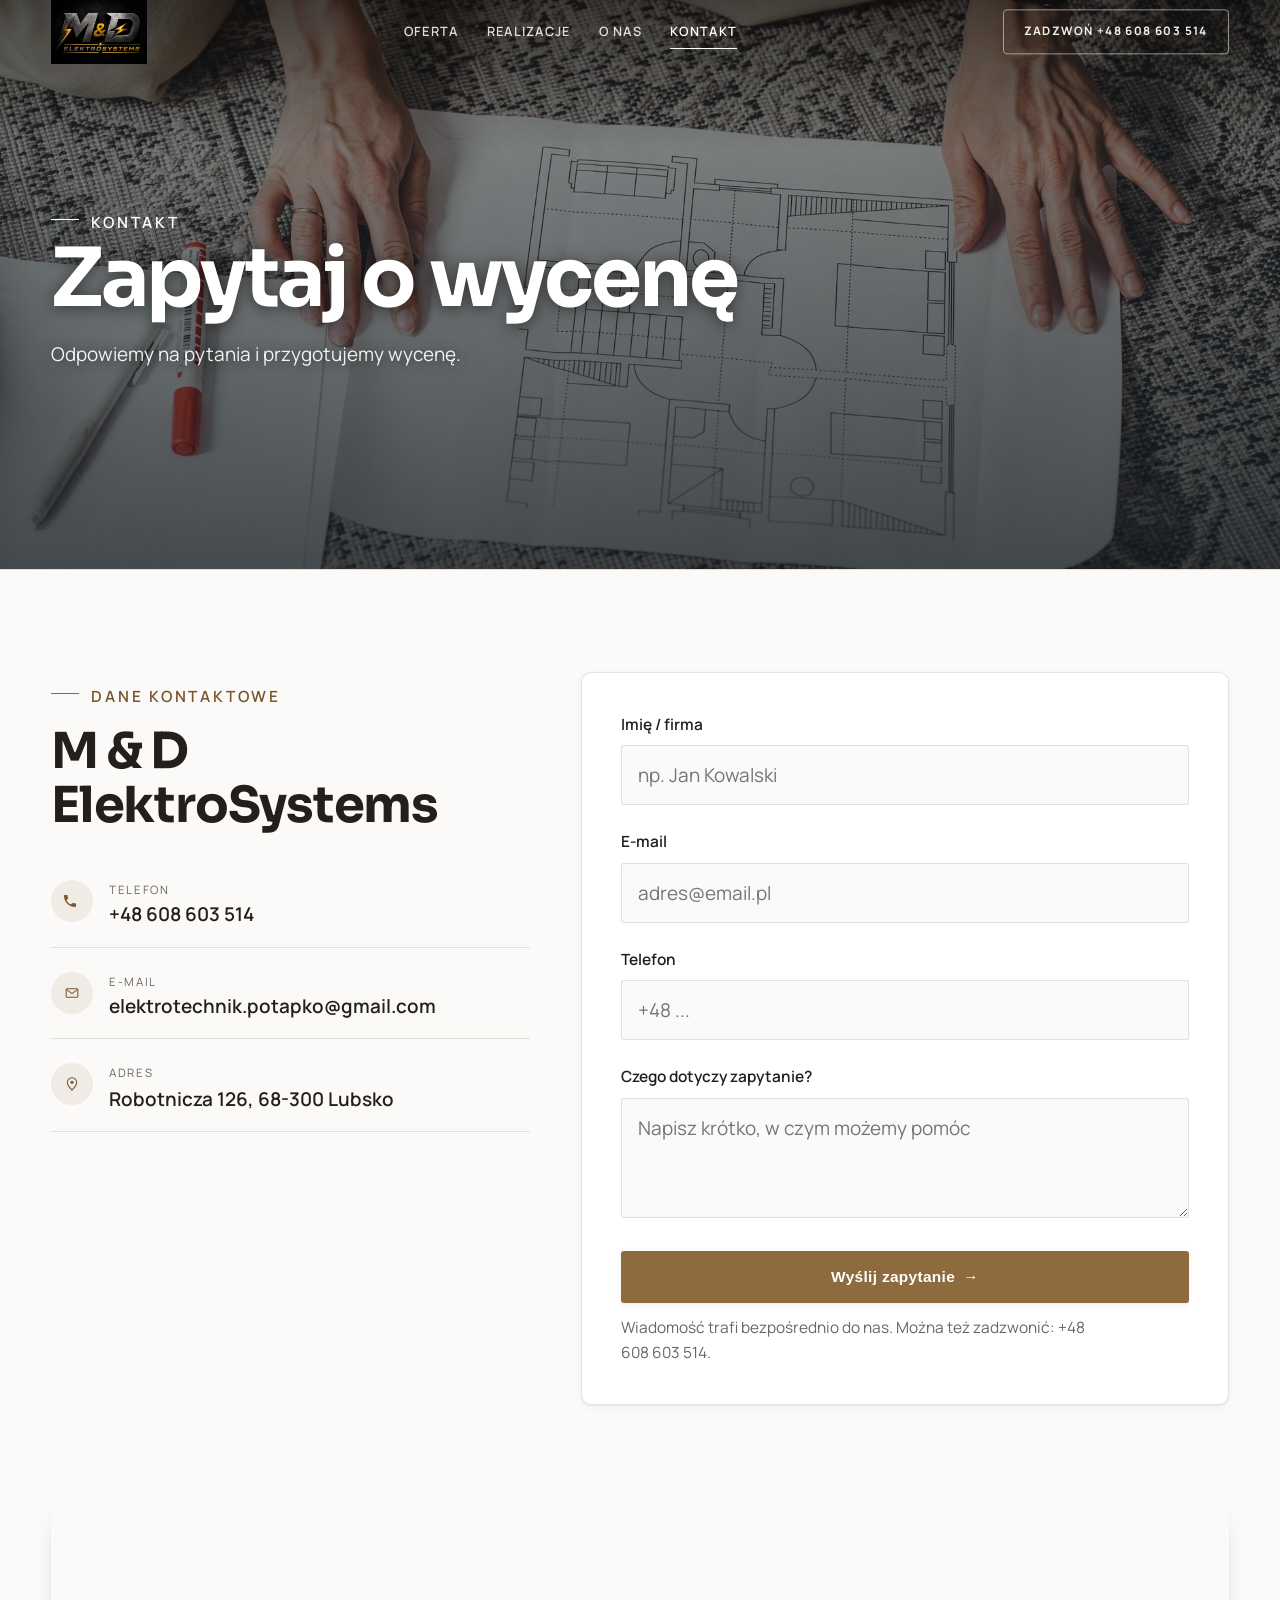
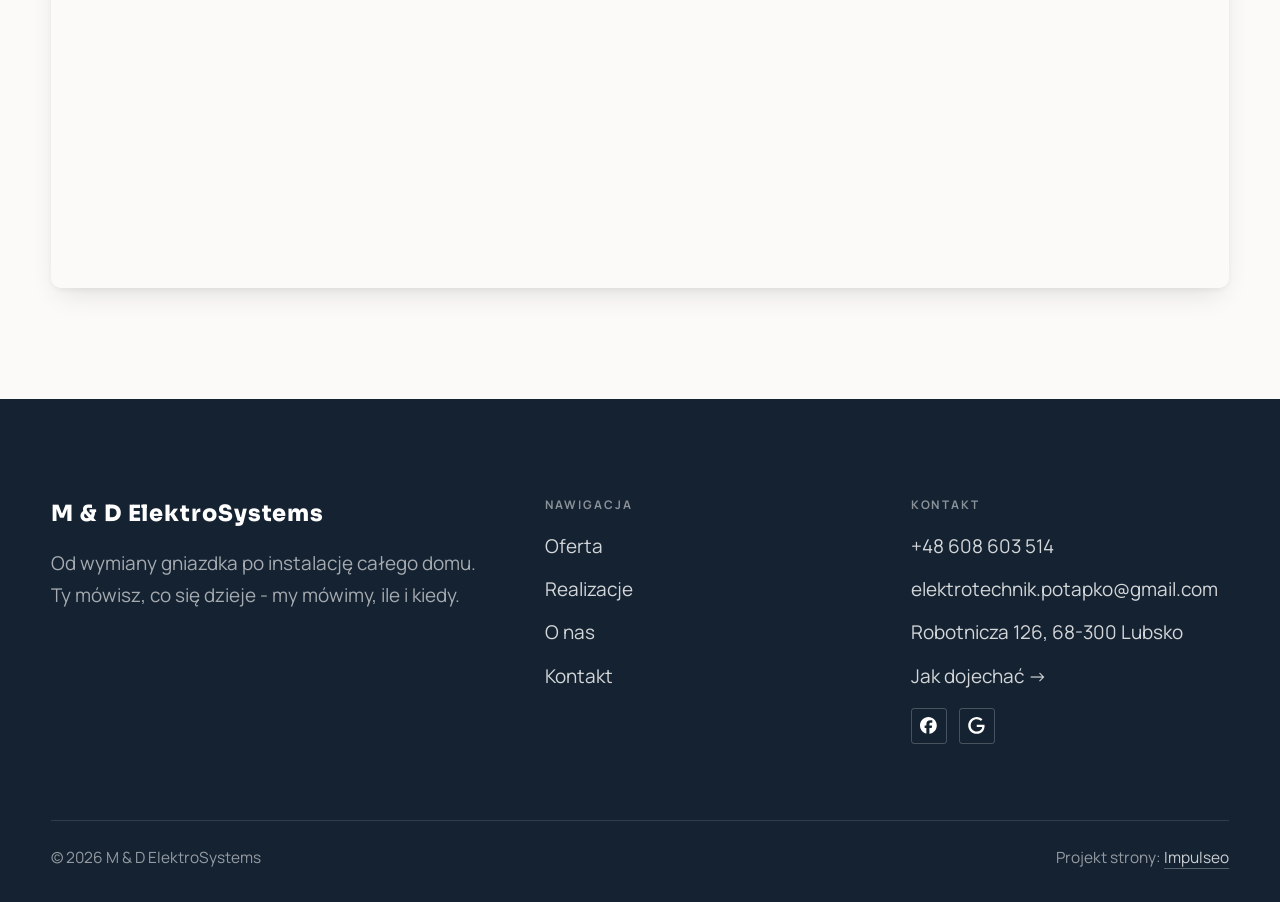
==== kontakt.html @ c4d842f3 "Demo strony: M & D ElektroSystems (Lubsko) - elektryk, tor v2 Co-Authored-By: Claude Opus 5 (1M cont" ====
<!DOCTYPE html>
<html lang="pl">
<head>
<meta charset="UTF-8">
<meta name="viewport" content="width=device-width, initial-scale=1.0">
<title>Kontakt - M &amp; D ElektroSystems</title>
<meta name="description" content="Kontakt M &amp; D ElektroSystems - Robotnicza 126, 68-300 Lubsko">
<link rel="canonical" href="https://kris20032.github.io/m-d-elektrosystems/kontakt.html">
<meta name="robots" content="noindex, nofollow">
<meta property="og:type" content="website">
<meta property="og:locale" content="pl_PL">
<meta property="og:site_name" content="M &amp; D ElektroSystems">
<meta property="og:title" content="Kontakt - M &amp; D ElektroSystems">
<meta property="og:description" content="Kontakt M &amp; D ElektroSystems - Robotnicza 126, 68-300 Lubsko">
<meta property="og:url" content="https://kris20032.github.io/m-d-elektrosystems/kontakt.html">
<meta property="og:image" content="https://kris20032.github.io/m-d-elektrosystems/img/og.jpg">
<meta property="og:image:width" content="1200">
<meta property="og:image:height" content="630">
<meta name="twitter:card" content="summary_large_image">
<link rel="preconnect" href="https://fonts.googleapis.com">
<link rel="preconnect" href="https://fonts.gstatic.com" crossorigin>
<link href="https://fonts.googleapis.com/css2?family=Sora:wght@600;700;800&family=Manrope:wght@400;500;600&display=swap" rel="stylesheet">
<link rel="stylesheet" href="assets/styles.css?v=c5af8072">
</head>
<body>

<header class="nav">
  <div class="wrap nav-inner">
    <a class="brand brand-has-logo" href="index.html"><img class="brand-logo" src="img/logo.jpg" alt="M &amp; D ElektroSystems" width="360" height="240" decoding="async"></a>
    <nav class="nav-links">
      <a href="oferta.html">Oferta</a>
      <a href="realizacje.html">Realizacje</a>
      <a href="o-nas.html">O nas</a>
      <a href="kontakt.html" class="active" aria-current="page">Kontakt</a>
      <a href="tel:+48608603514" class="btn btn-accent">Zadzwoń +48 608 603 514</a>
    </nav>
    <button class="nav-toggle" aria-label="Menu"><span></span><span></span><span></span></button>
  </div>
</header>

<main>
<section class="pagehead">
  <img src="img/g10.jpg" alt="M &amp; D ElektroSystems - Zapytaj o wycenę" width="1880" height="1253" decoding="async">
  <div class="wrap">
    <span class="eyebrow">Kontakt</span>
    <h1>Zapytaj o wycenę</h1>
    <p>Odpowiemy na pytania i przygotujemy wycenę.</p>
  </div>
</section>
<section>
  <div class="wrap contact-grid">
    <div class="reveal">
      <span class="eyebrow">Dane kontaktowe</span>
      <h2 style="margin:var(--space-4) 0 var(--space-6)">M & D ElektroSystems</h2>
      <div class="info-list">
        <div class="info-row"><div class="ic"><svg class="ico-tel" width="16" height="16" viewBox="0 0 24 24" fill="none" aria-hidden="true"><path d="M6.6 10.8a15.5 15.5 0 0 0 6.6 6.6l2.2-2.2a1 1 0 0 1 1-.24 11.4 11.4 0 0 0 3.6.58 1 1 0 0 1 1 1V20a1 1 0 0 1-1 1A17 17 0 0 1 3 4a1 1 0 0 1 1-1h3.5a1 1 0 0 1 1 1c0 1.25.2 2.46.58 3.6a1 1 0 0 1-.25 1l-2.23 2.2Z" fill="currentColor"/></svg></div><div><div class="lbl">Telefon</div><a class="val" href="tel:+48608603514">+48 608 603 514</a></div></div>
        <div class="info-row"><div class="ic"><svg class="ico-mail" width="16" height="16" viewBox="0 0 24 24" fill="none" aria-hidden="true"><rect x="3.2" y="5.5" width="17.6" height="13" rx="1.6" stroke="currentColor" stroke-width="1.6"/><path d="M4 7l8 6 8-6" stroke="currentColor" stroke-width="1.6" stroke-linecap="round" stroke-linejoin="round"/></svg></div><div><div class="lbl">E-mail</div><a class="val" href="mailto:elektrotechnik.potapko@gmail.com">elektrotechnik.potapko@gmail.com</a></div></div>
        <div class="info-row"><div class="ic"><svg class="ico-pin" width="16" height="16" viewBox="0 0 24 24" fill="none" aria-hidden="true"><path d="M12 21s7-6.1 7-11.5A7 7 0 0 0 5 9.5C5 14.9 12 21 12 21Z" stroke="currentColor" stroke-width="1.6" fill="none"/><circle cx="12" cy="9.5" r="2.4" fill="currentColor"/></svg></div><div><div class="lbl">Adres</div><div class="val">Robotnicza 126, 68-300 Lubsko</div></div></div>
      </div>
    </div>
    <div class="reveal">
      <form class="form" action="https://formsubmit.co/elektrotechnik.potapko@gmail.com" method="POST">
        <input type="hidden" name="_subject" value="Zapytanie ze strony M & D ElektroSystems">
        <input type="hidden" name="_captcha" value="false">
        <input type="hidden" name="_template" value="table">
        <div class="fld"><label for="name">Imię / firma</label><input id="name" name="name" type="text" placeholder="np. Jan Kowalski" required></div>
        <div class="fld"><label for="email">E-mail</label><input id="email" name="email" type="email" placeholder="adres@email.pl" required></div>
        <div class="fld"><label for="phone">Telefon</label><input id="phone" name="phone" type="tel" placeholder="+48 ..."></div>
        <div class="fld"><label for="msg">Czego dotyczy zapytanie?</label><textarea id="msg" name="message" placeholder="Napisz krótko, w czym możemy pomóc" required></textarea></div>
        <button type="submit" class="btn btn-accent" style="width:100%;justify-content:center">Wyślij zapytanie <span class="arr">→</span></button>
        <p class="note">Wiadomość trafi bezpośrednio do nas. Można też zadzwonić: +48 608 603 514.</p>
      </form>
    </div>
  </div>
</section>
<section style="padding-top:0">
  <div class="wrap reveal">
    <iframe class="map" title="M &amp; D ElektroSystems - Lubsko" src="https://maps.google.com/maps?q=M%20%26%20D%20ElektroSystems%20Lubsko&z=15&output=embed" loading="lazy" referrerpolicy="no-referrer-when-downgrade"></iframe>
  </div>
</section>
</main>

<footer>
  <div class="wrap">
    <div class="foot-grid">
      <div class="foot-brand">
        <div class="name">M & D ElektroSystems</div>
        <p>Od wymiany gniazdka po instalację całego domu. Ty mówisz, co się dzieje - my mówimy, ile i kiedy.</p>
      </div>
      <div class="foot-col">
        <h4>Nawigacja</h4>
        <a href="oferta.html">Oferta</a>
        <a href="realizacje.html">Realizacje</a>
        <a href="o-nas.html">O nas</a>
        <a href="kontakt.html">Kontakt</a>
      </div>
      <div class="foot-col">
        <h4>Kontakt</h4>
        <a href="tel:+48608603514">+48 608 603 514</a>
        <a href="mailto:elektrotechnik.potapko@gmail.com">elektrotechnik.potapko@gmail.com</a>
        <p>Robotnicza 126, 68-300 Lubsko</p>
        <a href="https://maps.google.com/?cid=206182765888804896&g_mp=Cidnb29nbGUubWFwcy5wbGFjZXMudjEuUGxhY2VzLlNlYXJjaFRleHQQAhgEIAA" target="_blank" rel="noopener">Jak dojechać →</a>
      <div class="foot-soc">
        <a class="soc" href="https://www.facebook.com/profile.php/?id=61583656653510" target="_blank" rel="noopener" aria-label="Facebook - M &amp; D ElektroSystems"><svg viewBox="0 0 24 24" aria-hidden="true" focusable="false"><path d="M9.101 23.691v-7.98H6.627v-3.667h2.474v-1.58c0-4.085 1.848-5.978 5.858-5.978.401 0 .955.042 1.468.103a8.68 8.68 0 0 1 1.141.195v3.325a8.623 8.623 0 0 0-.653-.036 26.805 26.805 0 0 0-.733-.009c-.707 0-1.259.096-1.675.309a1.686 1.686 0 0 0-.679.622c-.258.42-.374.995-.374 1.752v1.297h3.919l-.386 2.103-.287 1.564h-3.246v8.245C19.396 23.238 24 18.179 24 12.044c0-6.627-5.373-12-12-12s-12 5.373-12 12c0 5.628 3.874 10.35 9.101 11.647Z" fill="currentColor"/></svg></a>
        <a class="soc" href="https://maps.google.com/?cid=206182765888804896&g_mp=Cidnb29nbGUubWFwcy5wbGFjZXMudjEuUGxhY2VzLlNlYXJjaFRleHQQAhgEIAA" target="_blank" rel="noopener" aria-label="Google - M &amp; D ElektroSystems"><svg viewBox="0 0 24 24" aria-hidden="true" focusable="false"><path d="M12.48 10.92v3.28h7.84c-.24 1.84-.853 3.187-1.787 4.133-1.147 1.147-2.933 2.4-6.053 2.4-4.827 0-8.6-3.893-8.6-8.72s3.773-8.72 8.6-8.72c2.6 0 4.507 1.027 5.907 2.347l2.307-2.307C18.747 1.44 16.133 0 12.48 0 5.867 0 .307 5.387.307 12s5.56 12 12.173 12c3.573 0 6.267-1.173 8.373-3.36 2.16-2.16 2.84-5.213 2.84-7.667 0-.76-.053-1.467-.173-2.053H12.48z" fill="currentColor"/></svg></a>
      </div>
      </div>
    </div>
    <div class="foot-bot">
      <span>© 2026 M & D ElektroSystems</span>
      <span>Projekt strony: <a class="foot-credit" href="https://impulseo.pl" target="_blank" rel="noopener">Impulseo</a></span>
    </div>
  </div>
</footer>
<div class="sticky-call"><a class="sc-call" href="tel:+48608603514"><svg class="ico-tel" width="16" height="16" viewBox="0 0 24 24" fill="none" aria-hidden="true"><path d="M6.6 10.8a15.5 15.5 0 0 0 6.6 6.6l2.2-2.2a1 1 0 0 1 1-.24 11.4 11.4 0 0 0 3.6.58 1 1 0 0 1 1 1V20a1 1 0 0 1-1 1A17 17 0 0 1 3 4a1 1 0 0 1 1-1h3.5a1 1 0 0 1 1 1c0 1.25.2 2.46.58 3.6a1 1 0 0 1-.25 1l-2.23 2.2Z" fill="currentColor"/></svg> Zadzwoń</a><a class="sc-quote" href="kontakt.html">Zadzwoń: +48 608 603 514</a></div>
<div class="demo-wazne" data-do="2026-09-21" data-cykl="3" hidden><svg class="dw-ico" width="13" height="13" viewBox="0 0 24 24" fill="none" aria-hidden="true"><circle cx="12" cy="12" r="8.6" stroke="currentColor" stroke-width="1.8"/><path d="M12 7.2V12l3.3 2" stroke="currentColor" stroke-width="1.8" stroke-linecap="round"/></svg><span class="dw-txt"></span></div>

<script src="assets/main.js"></script>
</body>
</html>
---- assets/styles.css ----
/* ============================================================
   STOLBASZ — premium, architektoniczny B2B fit-out
   Jasna paleta, zero brązu. System wg premium-web-craft.
   Projekt strony: Impulseo (impulseo.pl)
   ============================================================ */

:root{
  /* PALETA — jasna, architektoniczna, chłodna */
  --paper:#f5f7fa;          /* główne tło */
  --paper-2:#e7edf3;        /* sekcje alternatywne (chłodny jasny szary) */
  --paper-3:#e7edf3;        /* delikatne wypełnienia */
  --ink:#142231;            /* tekst główny — chłodny grafit */
  --ink-soft:#2c3e52;       /* nagłówki drugorzędne */
  --muted:#697785;          /* tekst poboczny */
  --line:rgba(20,34,49,.12);/* hairline */
  --accent:#e8a00c;         /* stonowany petrol-slate — jedyny akcent */
  --accent-d:#c47f06;
  --accent-soft:rgba(232,160,12,.10);
  --dark:#142231;           /* sekcje ciemne (stopka/CTA) */

  /* HOVER ZDJĘĆ — JEDEN standard dla całego silnika (decyzja K. 04.08.2026, artefakt z wariantami).
     AKTUALNE (K.+Szymon 09.08.2026, wybór z artefaktu 6 wariantów): zoom 1.05 przy 1.4s -
     przy tak długim czasie mocniejszy kadr NIE skacze, tylko „oddycha". Poprzedni standard
     (1.02 / .55s z 04.08) odbierany jako dynamiczny i szybki.
     Spoczynek lekko przygaszony, ale TYLKO tam, gdzie jest mysz (@media hover:hover) —
     na telefonie zdjęcia zostają w pełnej jasności. */
  --img-zoom:1.05;                   /* K.+Szymon 09.08: wariant F z artefaktu porównawczego */
  --img-rest:brightness(.95) saturate(.99);
  --img-hot:brightness(1.06) saturate(1.05);
  --img-dur:1.4s;                    /* K.+Szymon 09.08 (wariant F): powoli = elegancko */
  --img-ease:cubic-bezier(.16,.84,.44,1);  /* miękki ogon, efekt „oddychania" */

  /* ODSTĘPY — skala 4/8 */
  --space-1:4px; --space-2:8px; --space-3:12px; --space-4:16px; --space-5:24px;
  --space-6:32px; --space-7:48px; --space-8:64px; --space-9:96px; --space-10:128px;

  /* TYPOGRAFIA — fluid clamp() (skala podbita 16.07.2026: większe, czytelniejsze litery — uwaga Adama) */
  --text-sm:clamp(.9rem,.87rem + .12vw,1rem);
  --text-base:clamp(1.08rem,1.04rem + .18vw,1.2rem);
  --text-lg:clamp(1.24rem,1.15rem + .34vw,1.44rem);
  --text-h3:clamp(1.34rem,1.22rem + .55vw,1.66rem);
  --text-h2:clamp(2.1rem,1.66rem + 2.1vw,3.1rem);
  --text-h1:clamp(2.9rem,2.1rem + 4vw,5.1rem);

  /* PROMIENIE — architektoniczne, raczej ostre */
  --r-sm:3px; --r-md:6px; --r-lg:10px;

  /* RUCH */
  --ease:cubic-bezier(.25,.46,.45,.94); --dur:.24s;

  /* CIENIE — miękkie, warstwowe */
  --sh-sm:0 1px 2px rgba(16,24,32,.04), 0 2px 8px rgba(16,24,32,.05);
  --sh-md:0 2px 6px rgba(16,24,32,.05), 0 12px 28px -8px rgba(16,24,32,.12);
  --sh-lg:0 6px 14px rgba(16,24,32,.07), 0 26px 56px -18px rgba(16,24,32,.22);

  --hairline:1px solid var(--line);

  --font-display:'Sora','Manrope',sans-serif;
  --font-body:'Manrope',sans-serif;
}

*{box-sizing:border-box;margin:0;padding:0}
html{scroll-behavior:smooth}
body{
  font-family:var(--font-body);
  font-size:var(--text-base);
  line-height:1.65;
  color:var(--ink);
  background:var(--paper);
  -webkit-font-smoothing:antialiased;
  text-rendering:optimizeLegibility;
}
img{max-width:100%;height:auto;display:block}  /* height:auto = width/height z atrybutów trzyma proporcje (TOP#12) */
a{color:inherit;text-decoration:none}

.wrap{width:min(92%,1180px);margin-inline:auto}
section{padding-block:clamp(52px,6.5vw,96px)}

h1,h2,h3{font-family:var(--font-display);font-weight:700;line-height:1.08;letter-spacing:-.02em;color:var(--ink)}
h1{font-size:var(--text-h1);letter-spacing:-.035em}
h2{font-size:var(--text-h2);letter-spacing:-.025em}
h3{font-size:var(--text-h3)}
/* MIARA — długość wiersza. WCAG 2.2 SC 1.4.8: max 80 znaków; Butterick: 45–90.
   68ch daje realnie 72–78 znaków polskiego tekstu, czyli z zapasem pod granicą.
   Wcześniej limit miał TYLKO <p> — <li>, <blockquote> i <dd> nie miały żadnego,
   i to jedyny powód, dla którego 23 bloki na dwóch oddanych stronach jadą po
   83–106 znaków w wierszu (pomiar 07.08.2026, bramka `miara`).
   ⚠️ Listy i definicje ograniczamy TYLKO bez klasy: `ul`/`ol` z klasą to u nas
   układ (siatki kafli, menu), a nie tekst ciągły — tam miarę wyznacza układ. */
/* 60ch, nie 68ch (K. 10.08): po zmianie fontów na węższe kroje (DM Sans i spółka)
   w 68ch mieściło się ~90 znaków - bramka pikselowa słusznie zgłaszała przekroczenie
   granicy 80. Pomiar na żywej przeglądarce: 60ch = 90 znaków, 53ch = ~78 znaków, czyli normę WCAG 1.4.8. */
:root{ --miara:53ch }
p{max-width:min(100%,var(--miara))}
blockquote,
ul:not([class])>li, ol:not([class])>li,
dl:not([class])>dd{max-width:min(100%,var(--miara))}

/* ⚠️ Świadomie BEZ wyjątku `.tile p,.card p,.svc p{max-width:none}`, choć nasuwa się sam:
   te akapity BYŁY już ograniczone (stare `p{max-width:65ch}`), więc „wyjątek" nie odblokowałby
   niczego nowego — tylko ROZLUŹNIŁ stan sprzed zmiany na wszystkich demach naraz.
   `figcaption` żadna z reguł wyżej nie dotyczy, więc też nie potrzebuje zwolnienia. */

/* ŁAMANIE. `balance` wyrównuje długości wierszy w nagłówku, `pretty` pilnuje ostatniego
   wiersza akapitu, żeby nie został w nim jeden wyraz. Obsługiwane od Chrome 117 /
   Safari 17.5; starsze przeglądarki po prostu ignorują tę własność.
   `text-wrap:pretty` nie występowało dotąd ANI RAZ w silniku ani w repo klientów. */
h1,h2,h3,.lead,.lede{text-wrap:balance}
p,li,blockquote,dd{text-wrap:pretty}

.eyebrow{
  font-family:var(--font-body);
  font-size:var(--text-sm);
  font-weight:600;
  letter-spacing:.18em;
  text-transform:uppercase;
  color:var(--accent);
  display:inline-flex;align-items:center;gap:var(--space-3);
}
/* flex:none + margin-top = kreska trzyma się PIERWSZEJ linii. Wcześniej align-items:center
   centrowało ją względem całego bloku i przy zawinięciu (długi kicker typu
   „…WNĘTRZ · LESZNO · OD 2019") druga linia lądowała z brzydkim wcięciem. */
.eyebrow{align-items:flex-start}
.eyebrow>*,.eyebrow{text-wrap:balance}   /* dlugi kicker lamal sie na sierote typu samo „2019" w drugiej linii */
.eyebrow::before{content:"";width:28px;height:1px;background:var(--accent);display:inline-block;flex:none;margin-top:.62em}

.muted{color:var(--muted)}
.lead{font-size:var(--text-lg);line-height:1.55;color:var(--ink-soft);max-width:50ch}

/* ---------- BUTTONS ---------- */
.btn{
  display:inline-flex;align-items:center;gap:var(--space-2);
  font-weight:600;font-size:var(--text-sm);letter-spacing:.02em;
  padding:var(--space-4) var(--space-6);
  border-radius:var(--r-sm);
  transition:transform var(--dur) var(--ease),box-shadow var(--dur) var(--ease),background var(--dur) var(--ease);
  cursor:pointer;border:1px solid transparent;
}
.btn-accent{background:var(--accent);color:#fff;box-shadow:var(--sh-sm)}
.btn-accent:hover{background:var(--accent-d);transform:translateY(-2px);box-shadow:var(--sh-md)}
.btn-accent:active{transform:translateY(0);box-shadow:var(--sh-sm)}
.btn-ghost{background:transparent;color:var(--ink);border-color:var(--line)}
.btn-ghost:hover{border-color:var(--accent);color:var(--accent);transform:translateY(-2px)}
.btn-light{background:#fff;color:var(--ink);box-shadow:var(--sh-sm)}
.btn-light:hover{transform:translateY(-2px);box-shadow:var(--sh-md)}
.btn .arr{transition:transform var(--dur) var(--ease)}
.btn:hover .arr{transform:translateX(4px)}

/* ---------- NAV ---------- */
.nav{
  position:sticky;top:0;z-index:50;
  background:color-mix(in srgb,var(--paper) 88%,transparent);
  backdrop-filter:saturate(140%) blur(10px);
  border-bottom:var(--hairline);
}
.nav-inner{display:flex;align-items:center;justify-content:space-between;gap:var(--space-5);height:72px}
/* ANTY-NACHODZENIE (K. 05.08.2026): długa nazwa firmy + przycisk z pełnym numerem nie mieściły się w pasku
   i flex ściskał linki PONIŻEJ ich treści - "Kontakt" wchodził na ramkę "Zadzwoń +48 ...". Teraz ustępuje
   nazwa marki (skrót wielokropkiem), a menu i przycisk nigdy się nie kurczą ani nie zachodzą na siebie. */
.brand{display:flex;flex-direction:column;line-height:1;min-width:0;flex:0 1 auto}
.brand .name{font-family:var(--font-display);font-weight:800;font-size:1.35rem;letter-spacing:.04em;white-space:nowrap;overflow:hidden;text-overflow:ellipsis}
.brand .sub{font-size:.62rem;letter-spacing:.34em;text-transform:uppercase;color:var(--muted);margin-top:5px;white-space:nowrap;overflow:hidden;text-overflow:ellipsis}
.nav-links{display:flex;align-items:center;gap:var(--space-6);flex:0 0 auto}
.nav-links a{font-size:var(--text-sm);font-weight:500;color:var(--ink-soft);position:relative;padding-block:4px;white-space:nowrap;transition:color var(--dur) var(--ease)}
.nav-links a::after{content:"";position:absolute;left:0;bottom:0;width:0;height:1.5px;background:var(--accent);transition:width var(--dur) var(--ease)}
.nav-links a:hover,.nav-links a.active{color:var(--ink)}
.nav-links a:hover::after,.nav-links a.active::after{width:100%}
.nav-links .btn{padding:var(--space-2) var(--space-5)}
/* przyciski w nav: właściwy kolor (przebij .nav-links a) + bez podkreślenia */
.nav-links a.btn-accent{color:#fff}
.nav-links a.btn-ghost,.nav-links a.btn-light{color:var(--ink)}
/* CTA w pasku: NIE podkreślenie spod linków menu, ale ten sam przelatujący błysk,
   co na wszystkich innych przyciskach (zgłoszenie K. 13.08.2026 - „na hero jest efekt
   światła przechodzącego przez przycisk, na navbarze go nie ma, a mają być identyczne").
   Reguła `.nav-links a::after` jest silniejsza od `.btn::after`, więc trzeba jej
   geometrię wyzerować i wpisać połysk z nazwy - samo `display:none` gasiło efekt. */
.nav-links a.btn::after{
  display:block;content:"";position:absolute;inset:0;z-index:-1;pointer-events:none;
  width:auto;height:auto;border-radius:inherit;   /* kasuje geometrię podkreślenia (width:0;height:1.5px) */
  background:linear-gradient(100deg,transparent 32%,rgba(255,255,255,.20) 50%,transparent 68%);
  translate:-120% 0}
@media (prefers-reduced-motion:no-preference){
  .nav-links a.btn:hover::after{translate:120% 0;transition:translate .75s var(--mt-ease,cubic-bezier(.16,.84,.44,1))}
}
.nav-toggle{display:none;background:none;border:none;cursor:pointer;flex-direction:column;gap:5px;padding:8px}
.nav-toggle span{width:24px;height:2px;background:var(--ink);transition:var(--dur)}
/* Ciasny zakres MIĘDZY menu mobilnym a pełnym pulpitem: zbijamy odstępy i nazwę marki,
   żeby wszystko zmieściło się naturalnie, zanim w ogóle dojdzie do skracania wielokropkiem. */
@media(max-width:1280px) and (min-width:921px){
  .nav-links{gap:var(--space-4)}
  .nav-links .btn{padding:var(--space-2) var(--space-4)}
  .brand .name{font-size:1.15rem}
}

/* ---------- HERO (split) ---------- */
.hero{position:relative;overflow:hidden;border-bottom:var(--hairline)}
.hero-grid{display:grid;grid-template-columns:1.05fr .95fr;gap:clamp(24px,4vw,60px);align-items:center;
  padding-block:clamp(36px,4.5vw,64px)}
.hero-copy .eyebrow{margin-bottom:var(--space-5)}
.hero-copy h1{margin-bottom:var(--space-5)}
.hero-copy .lead{margin-bottom:var(--space-7)}
.hero-actions{display:flex;flex-wrap:wrap;gap:var(--space-4)}
.hero-art{position:relative;aspect-ratio:4/3;border-radius:var(--r-lg);overflow:hidden;box-shadow:var(--sh-lg)}
.hero-art img{width:100%;height:100%;object-fit:cover}
.hero-art::after{content:"";position:absolute;inset:0;background:linear-gradient(180deg,transparent 55%,rgba(18,24,28,.28))}
.hero-badge{position:absolute;left:var(--space-5);bottom:var(--space-5);z-index:2;
  background:rgba(252,252,251,.94);backdrop-filter:blur(4px);
  border-radius:var(--r-md);padding:var(--space-4) var(--space-5);box-shadow:var(--sh-md);max-width:78%}
.hero-badge strong{display:block;font-family:var(--font-display);font-size:1rem;letter-spacing:-.01em}
.hero-badge span{font-size:var(--text-sm);color:var(--muted)}

/* ---------- HERO duży / kinowy (strona główna) ---------- */
.hero-cine{position:relative;min-height:clamp(560px,82vh,840px);min-height:clamp(560px,82svh,840px);display:flex;align-items:center;overflow:hidden;border-bottom:var(--hairline)}
.hero-cine>img{position:absolute;inset:0;width:100%;height:100%;object-fit:cover;z-index:0}
.hero-cine::after{content:"";position:absolute;inset:0;z-index:1;
  background:linear-gradient(95deg,rgba(13,18,23,.86) 0%,rgba(13,18,23,.64) 32%,rgba(13,18,23,.24) 62%,rgba(13,18,23,.04) 100%)}
.hero-cine .wrap{position:relative;z-index:2;padding-block:var(--space-8)}
.hero-cine .hero-copy{max-width:660px}
.hero-cine .eyebrow{color:#fff;margin-bottom:var(--space-5)}
.hero-cine .eyebrow::before{background:#fff}
.hero-cine h1{color:#fff;margin-bottom:var(--space-5);font-size:clamp(2.9rem,2rem + 4.4vw,5.2rem);text-wrap:balance}
.hero-cine .lead{color:rgba(255,255,255,.92);max-width:48ch;margin-bottom:var(--space-7)}
.hero-cine .hero-actions{display:flex;flex-wrap:wrap;gap:var(--space-4)}
/* NISKIE OKNO (laptop z dokiem i paskami przeglądarki ma ~700-780 px wysokości widoku):
   H1 do 5.2rem + długi lead nie mieściły się i przyciski wypadały POD krawędź ekranu -
   klient widział stronę bez ani jednego CTA. Skalujemy w dół, zamiast przycinać treść. */
@media(min-width:821px) and (max-height:820px){
  .hero-cine{min-height:clamp(520px,94svh,780px)}
  .hero-cine .wrap{padding-block:var(--space-6)}
  .hero-cine h1{font-size:clamp(2.2rem,1.5rem + 2.6vw,3.6rem);margin-bottom:var(--space-4)}
  .hero-cine .eyebrow{margin-bottom:var(--space-4)}
  .hero-cine .lead{margin-bottom:var(--space-5);max-width:44ch}
}
@media(max-width:680px){
  .hero-cine{min-height:clamp(520px,76vh,640px);min-height:clamp(520px,76svh,640px);align-items:flex-end}
  .hero-cine::after{background:linear-gradient(0deg,rgba(13,18,23,.9) 6%,rgba(13,18,23,.45) 55%,rgba(13,18,23,.25) 100%)}
  .hero-cine .wrap{padding-bottom:var(--space-9)}
  /* TELEFON (~90% oglądających): lead potrafił zająć 8 linii i zepchnąć CTA poza pierwszy ekran.
     Zwężamy interlinię i skalę - treści nie ucinamy, bo to ona sprzedaje. */
  .hero-cine .lead{font-size:.98rem;line-height:1.5;margin-bottom:var(--space-5)}
  .hero-cine .eyebrow{font-size:.72rem;letter-spacing:.13em;margin-bottom:var(--space-4)}
  .hero-cine .eyebrow::before{width:20px}
  .hero-cine h1{margin-bottom:var(--space-4)}
}

/* full-bleed hero variant (podstrony) */
.pagehead{position:relative;min-height:46vh;min-height:46svh;display:flex;align-items:flex-end;overflow:hidden;border-bottom:var(--hairline)}
.pagehead img{position:absolute;inset:0;width:100%;height:100%;object-fit:cover}
/* 10.08.2026 (decyzja K.): mocniejsze przyciemnienie + cień pod tekstem. Bramka mierzyła na
   nagłówkach podstron 3,38-3,43:1 przy wymaganych 4,5 — jasne zdjęcie (hala, śnieg, niebo)
   podchodziło pod biały tekst. Zdjęcia klientów są różne, więc kontrast musi dawać WARSTWA,
   a nie szczęśliwy dobór kadru. */
.pagehead::after{content:"";position:absolute;inset:0;background:linear-gradient(180deg,rgba(18,24,28,.40),rgba(18,24,28,.76))}
.pagehead .wrap{position:relative;z-index:2;padding-block:var(--space-9);color:#fff}
.pagehead h1{color:#fff;max-width:18ch;text-shadow:0 2px 16px rgba(0,0,0,.55)}
.pagehead .eyebrow{color:#fff}
.pagehead .eyebrow::before{background:#fff}
.pagehead p{color:rgba(255,255,255,.92);margin-top:var(--space-4);max-width:54ch;text-shadow:0 1px 12px rgba(0,0,0,.5)}

/* ---------- STRIP (pasek skrótów / liczby) ---------- */
.strip{background:var(--dark);color:#fff}
/* PASEK HASEŁ — standard 04.08.2026 (decyzja K.): 5 haseł w JEDNYM rzędzie, tekst WYŚRODKOWANY,
   węższe marginesy boczne niż reszta strony (pasek ma iść szerzej), równe wysokości kolumn. */
.strip .wrap{width:min(96%,1440px);display:grid;grid-template-columns:repeat(5,1fr);
  gap:var(--space-5);padding-block:var(--space-7);align-items:stretch}
.strip .item .k{font-family:var(--font-display);font-size:clamp(1.05rem,.82rem + .85vw,1.55rem);
  font-weight:800;letter-spacing:-.02em;color:#fff;line-height:1.18;text-wrap:balance}
.strip .item .v{font-size:var(--text-sm);color:rgba(255,255,255,.66);margin-top:var(--space-2);line-height:1.4}
.strip .item{border-left:2px solid var(--accent);padding-inline:var(--space-4);
  text-align:center;display:flex;flex-direction:column;justify-content:center}
/* liczba kolumn = liczba haseł, żeby ostatnie nie zostawało samo w drugim rzędzie.
   Klasę n-N nadaje multipage.py; domyślnie (bez klasy) pasek jest 5-kolumnowy. */
.strip.n-2 .wrap{grid-template-columns:repeat(2,1fr)}
.strip.n-3 .wrap{grid-template-columns:repeat(3,1fr)}
.strip.n-4 .wrap{grid-template-columns:repeat(4,1fr);gap:var(--space-6)}
.strip.n-4 .item .k{font-size:clamp(1.3rem,1rem + 1.1vw,2rem)}
.strip.n-6 .wrap{grid-template-columns:repeat(6,1fr);gap:var(--space-4)}
.strip.n-6 .item .k{font-size:clamp(.98rem,.8rem + .7vw,1.35rem)}
/* równe łamanie: zamiast "długa linia + jedno słowo" obie linie zbliżonej długości */
.strip .item .k{text-wrap:balance}

/* ---------- SECTION HEAD ---------- */
.head{max-width:48rem;margin-bottom:var(--space-8)}
.head.center{margin-inline:auto;text-align:center}
.head .eyebrow{margin-bottom:var(--space-4)}
.head h2{margin-bottom:var(--space-4)}
.head p{color:var(--muted);font-size:var(--text-lg);line-height:1.55}
.head.center p{margin-inline:auto}

/* ---------- INTRO SPLIT ---------- */
.split{display:grid;grid-template-columns:.92fr 1.08fr;gap:clamp(28px,5vw,80px);align-items:center}
.split.rev{grid-template-columns:1.08fr .92fr}
.split.rev .split-art{order:-1}
.split-art{position:relative;aspect-ratio:5/4;border-radius:var(--r-lg);overflow:hidden;box-shadow:var(--sh-lg)}
.split-art img{width:100%;height:100%;object-fit:cover}
.split-copy h2{margin-bottom:var(--space-5)}
.split-copy p+p{margin-top:var(--space-4)}
.split-copy .btn{margin-top:var(--space-6)}

/* ---------- SERVICES (zakres) ---------- */
.svc-grid{display:grid;grid-template-columns:repeat(auto-fit,minmax(280px,1fr));gap:var(--space-5)}
.svc{background:#fff;border:var(--hairline);border-radius:var(--r-md);padding:var(--space-7) var(--space-6);
  transition:transform var(--dur) var(--ease),box-shadow var(--dur) var(--ease),border-color var(--dur) var(--ease);
  position:relative;overflow:hidden}
.svc::before{content:"";position:absolute;left:0;top:0;width:3px;height:0;background:var(--accent);transition:height var(--dur) var(--ease)}
.svc:hover{transform:translateY(-4px);box-shadow:var(--sh-md);border-color:transparent}
.svc:hover::before{height:100%}
.svc .ic{font-family:var(--font-display);font-size:.8rem;font-weight:700;letter-spacing:.12em;color:var(--accent);margin-bottom:var(--space-4)}
.svc h3{margin-bottom:var(--space-3);font-size:1.22rem}
.svc p{color:var(--muted);font-size:var(--text-base);line-height:1.6}

/* big detailed service rows */
.svc-row{display:grid;grid-template-columns:.8fr 1.2fr;gap:clamp(20px,4vw,60px);align-items:center;padding-block:var(--space-8)}
.svc-row+.svc-row{border-top:var(--hairline)}
.svc-row.rev{grid-template-columns:1.2fr .8fr}
/* Naprzemienny układ wierszy oferty: co drugi wiersz ma zdjęcie po PRAWEJ.
   Było `order:-1` — martwy kod, bo zdjęcie i tak jest pierwszym dzieckiem w HTML,
   więc wszystkie wiersze wyglądały identycznie (zdjęcie zawsze z lewej), a `rev`
   zmieniało tylko szerokość kolumn. Znalezione 29.07.2026 przy różnicowaniu kierunków
   animacji (pomiar pozycji: art.mid 390/502 przy row.mid 756 — zawsze lewa strona). */
.svc-row.rev .svc-row-art{order:2}
.svc-row-art{aspect-ratio:4/3;border-radius:var(--r-md);overflow:hidden;box-shadow:var(--sh-md)}
.svc-row-art img{width:100%;height:100%;object-fit:cover}
.svc-row h3{font-size:1.5rem;margin-bottom:var(--space-4)}
.svc-row .num{font-family:var(--font-display);font-size:.85rem;font-weight:700;letter-spacing:.14em;color:var(--accent);display:block;margin-bottom:var(--space-3)}
.svc-row ul{list-style:none;margin-top:var(--space-4);display:flex;flex-direction:column;gap:var(--space-2)}
.svc-row li{position:relative;padding-left:var(--space-5);color:var(--muted);font-size:var(--text-base)}
.svc-row li::before{content:"";position:absolute;left:0;top:.62em;width:8px;height:1px;background:var(--accent)}

/* ---------- GALLERY (realizacje) ---------- */
.gallery{display:grid;grid-template-columns:repeat(12,1fr);gap:var(--space-4);grid-auto-rows:200px}
/* GALERIA MASONRY — pionowe zdjęcia (portrety beauty/wellness) bez przycinania: kolumny, height auto */
.gallery-masonry{column-count:3;column-gap:var(--space-4)}
@media(max-width:900px){.gallery-masonry{column-count:2}}
@media(max-width:560px){.gallery-masonry{column-count:1}}
.gallery-masonry .m-tile{break-inside:avoid;margin:0 0 var(--space-4);padding:0;position:relative;overflow:hidden;border-radius:var(--r-md);border:1px solid var(--line)}
.gallery-masonry .m-tile img{width:100%;height:auto;display:block}
.gallery-masonry .m-tile .cap{position:absolute;left:0;right:0;bottom:0;padding:var(--space-4);color:#fff;background:linear-gradient(0deg,rgba(0,0,0,.55),transparent);font-size:var(--text-sm)}
.gallery-masonry .m-tile .cap small{display:block;font-weight:400;opacity:.78;letter-spacing:.04em;text-transform:uppercase;font-size:.66rem;margin-top:3px}
.tile{position:relative;overflow:hidden;border-radius:var(--r-md);box-shadow:var(--sh-sm);
  transition:transform var(--dur) var(--ease),box-shadow var(--dur) var(--ease)}
.tile img{width:100%;height:100%;object-fit:cover;
  transition:transform var(--img-dur) var(--img-ease),filter var(--img-dur) var(--img-ease)}
.tile:hover{box-shadow:var(--sh-md)}
.tile .cap{position:absolute;left:0;right:0;bottom:0;padding:var(--space-5) var(--space-4) var(--space-4);
  /* mocniejszy spad + cien pod tekstem: na JASNYCH zdjeciach klienta (biale fronty, sciany)
     slaby gradient dawal kontrast ~1.5:1 zamiast wymaganych 3.6:1 (bramka wygladu, 10.08.2026) */
  background:linear-gradient(transparent 10%,rgba(18,24,28,.55) 40%,rgba(18,24,28,.88) 68%,rgba(18,24,28,.99));color:#fff;
  text-shadow:0 1px 2px rgba(0,0,0,.85),0 2px 10px rgba(0,0,0,.55);
  font-size:var(--text-sm);font-weight:600;letter-spacing:.01em;
  opacity:0;transform:translateY(8px);transition:var(--dur) var(--ease)}
.tile:hover .cap{opacity:1;transform:translateY(0)}
.tile .cap small{display:block;font-weight:400;opacity:.78;letter-spacing:.04em;text-transform:uppercase;font-size:.66rem;margin-top:3px}
/* bento spans */
.t-wide{grid-column:span 6}
.t-tall{grid-column:span 6;grid-row:span 2}
.t-std{grid-column:span 6}
.t-third{grid-column:span 4}
.t-two3{grid-column:span 8}

/* ---------- TRUST / WIARYGODNOŚĆ ---------- */
.trust{background:var(--paper-2)}
.trust-grid{display:grid;grid-template-columns:repeat(auto-fit,minmax(240px,1fr));gap:var(--space-5);margin-top:var(--space-7)}
.trust-card{background:#fff;border-radius:var(--r-md);padding:var(--space-7) var(--space-6);box-shadow:var(--sh-sm);border-top:3px solid var(--accent)}
.trust-card .big{font-family:var(--font-display);font-size:clamp(1.8rem,1.3rem + 1.6vw,2.6rem);font-weight:800;letter-spacing:-.02em;color:var(--ink);line-height:1}
.trust-card h3{font-size:1.12rem;margin:var(--space-3) 0 var(--space-2)}
.trust-card p{color:var(--muted);font-size:var(--text-base);line-height:1.55}

/* ---------- CTA band ---------- */
.cta{background:var(--dark);color:#fff;position:relative;overflow:hidden}
/* telefon w CTA: na ciemnym tle biały (domyślnie), rodziny z JASNYM tłem CTA
   nadpisują to u siebie - wcześniej kolor siedział w stylu inline i wygrywał z rodziną. */
.cta .btn-ghost-cta{color:#fff;border-color:rgba(255,255,255,.3)}
.cta .wrap{display:grid;grid-template-columns:1.4fr .6fr;gap:var(--space-7);align-items:center;position:relative;z-index:2}
.cta h2{color:#fff;max-width:20ch}
.cta p{color:rgba(255,255,255,.74);margin-top:var(--space-4)}
.cta-actions{display:flex;flex-direction:column;gap:var(--space-3);align-items:flex-start}
.cta::before{content:"";position:absolute;right:-80px;top:-80px;width:360px;height:360px;border-radius:50%;
  background:radial-gradient(circle,var(--accent-soft),transparent 70%)}

/* ---------- CONTACT ---------- */
.contact-grid{display:grid;grid-template-columns:.85fr 1.15fr;gap:clamp(28px,4vw,56px);align-items:start}
.info-list{display:flex;flex-direction:column;gap:var(--space-2)}
.info-row{display:flex;gap:var(--space-4);align-items:flex-start;padding-block:var(--space-4);border-bottom:var(--hairline)}
.info-row .ic{flex:none;width:42px;height:42px;display:grid;place-items:center;border-radius:50%;
  background:var(--accent-soft);color:var(--accent);font-size:1.05rem}
.info-row .lbl{font-size:.72rem;letter-spacing:.14em;text-transform:uppercase;color:var(--muted)}
.info-row .val{font-weight:600;font-size:var(--text-base);margin-top:2px}
.info-row a.val:hover{color:var(--accent)}
.map{border:none;border-radius:var(--r-lg);box-shadow:var(--sh-md);width:100%;height:100%;min-height:380px;filter:grayscale(.2) contrast(1.02)}
.form{background:#fff;border:var(--hairline);border-radius:var(--r-lg);padding:clamp(24px,3vw,40px);box-shadow:var(--sh-sm)}
.form .fld{margin-bottom:var(--space-5)}
.form label{display:block;font-size:var(--text-sm);font-weight:600;margin-bottom:var(--space-2)}
.form input,.form textarea{width:100%;font-family:inherit;font-size:var(--text-base);color:var(--ink);
  padding:var(--space-4);border:var(--hairline);border-radius:var(--r-sm);background:var(--paper);transition:border-color var(--dur)}
.form input:focus,.form textarea:focus{outline:none;border-color:var(--accent);background:#fff}
.form textarea{resize:vertical;min-height:120px}
.form .note{font-size:var(--text-sm);color:var(--muted);margin-top:var(--space-3)}

/* ---------- FOOTER ---------- */
footer{background:var(--dark);color:#fff;padding-block:var(--space-9) var(--space-6)}
.foot-grid{display:grid;grid-template-columns:1.4fr 1fr 1fr;gap:var(--space-7);margin-bottom:var(--space-8)}
.foot-brand .name{font-family:var(--font-display);font-weight:800;font-size:1.4rem;letter-spacing:.04em}
.foot-brand p{color:rgba(255,255,255,.62);margin-top:var(--space-4);font-size:var(--text-base);max-width:38ch}
.foot-col h4{font-size:.74rem;letter-spacing:.16em;text-transform:uppercase;color:rgba(255,255,255,.5);margin-bottom:var(--space-4)}
.foot-col a,.foot-col p{display:block;color:rgba(255,255,255,.82);font-size:var(--text-base);margin-bottom:var(--space-3)}
.foot-col a:hover{color:#fff}
.foot-bot{border-top:1px solid rgba(255,255,255,.12);padding-top:var(--space-5);display:flex;justify-content:space-between;flex-wrap:wrap;gap:var(--space-3);
  font-size:var(--text-sm);color:rgba(255,255,255,.55)}
.foot-bot a:hover{color:#fff}
/* Podpis w stopce = klikalny link do impulseo.pl (31.07.2026). Ma być WIDOCZNIE klikalny,
   ale nie krzyczeć - stąd sam kolor jaśniejszy + delikatne podkreślenie na najeździe. */
.foot-bot a.foot-credit{color:rgba(255,255,255,.78);text-decoration:none;border-bottom:1px solid rgba(255,255,255,.28)}
.foot-bot a.foot-credit:hover{color:#fff;border-bottom-color:#fff}

/* ---------- REVEAL ---------- */
.reveal{opacity:0;transform:translateY(22px);transition:opacity .6s var(--ease),transform .6s var(--ease)}
.reveal.in{opacity:1;transform:none}

/* ---------- RESPONSIVE ---------- */
@media(max-width:920px){
  .hero-grid,.split,.split.rev,.svc-row,.svc-row.rev,.cta .wrap,.contact-grid,.foot-grid{grid-template-columns:1fr}
  .split.rev .split-art,.svc-row.rev .svc-row-art{order:0}
  .hero-art{aspect-ratio:16/10;max-height:420px}
  .strip .wrap,.strip.n-2 .wrap,.strip.n-3 .wrap,.strip.n-4 .wrap,.strip.n-6 .wrap{grid-template-columns:repeat(2,1fr);gap:var(--space-6)}
  .strip .item .k,.strip.n-6 .item .k{font-size:clamp(1.3rem,1.1rem + 1vw,2rem)}
  .gallery{grid-auto-rows:180px}
  .t-wide,.t-tall,.t-std,.t-third,.t-two3{grid-column:span 6}
  .t-tall{grid-row:span 1}
  .cta-actions{flex-direction:row;flex-wrap:wrap}
  .foot-grid{gap:var(--space-6)}
}
@media(max-width:680px){
  .nav-links{position:fixed;inset:72px 0 auto 0;background:var(--paper);flex-direction:column;align-items:stretch;
    gap:0;padding:var(--space-4) 6%;border-bottom:var(--hairline);box-shadow:var(--sh-md);
    transform:translateY(-120%);transition:transform var(--dur) var(--ease)}
  .nav-links.open{transform:translateY(0)}
  .nav-links a{padding-block:var(--space-4);border-bottom:var(--hairline)}
  .nav-links .btn{margin-top:var(--space-3);justify-content:center}
  .nav-toggle{display:flex}
  .strip .wrap,.strip.n-2 .wrap,.strip.n-3 .wrap,.strip.n-4 .wrap,.strip.n-6 .wrap{grid-template-columns:1fr}
  .gallery{grid-template-columns:repeat(6,1fr)}
  .foot-grid{grid-template-columns:1fr}
}
@media(prefers-reduced-motion:reduce){
  /* audyt 09.08 TOP#14: samo skrócenie duration przy animacji INFINITE = stroboskop
     (pętla .01ms miga ekranem); iteration-count:1 gasi pętlę naprawdę. Pseudoelementy
     też - tła hero (gastro/studio) animują ::before/img, blanket na * ich nie łapał. */
  *,*::before,*::after{animation-duration:.01ms!important;animation-iteration-count:1!important;animation-delay:0s!important;transition:none!important}
  .reveal{opacity:1!important;transform:none!important}
  html{scroll-behavior:auto}
}

/* ============================================================
   PREMIUM LAYER — destylat deep-researchu branż (anty-AI, spokój).
   Zmienne STOLBASZ (--accent/--ink/--paper/--line/--dark). Ruch ledwo
   zauważalny, krzywa cubic-bezier(.16,.84,.44,1); prefers-reduced-motion
   pokryte blanketem wyżej. Karty hairline zamiast cieni = #1 sygnał „nie-AI".
   ============================================================ */

/* więcej oddechu między sekcjami (liderzy: 110-130px) */
section{padding-block:clamp(64px,8vw,128px)}

/* 1) Aksamitny reveal — dłuższa, miękka krzywa zamiast „skoku" */
.reveal{transition:opacity .9s cubic-bezier(.16,.84,.44,1),transform .9s cubic-bezier(.16,.84,.44,1);will-change:opacity,transform}
/* stagger TYLKO w galerii (tam pozycja = porządek dzieci) */
.gallery .reveal:nth-child(2){transition-delay:.07s}
.gallery .reveal:nth-child(3){transition-delay:.14s}
.gallery .reveal:nth-child(4){transition-delay:.21s}
.gallery .reveal:nth-child(5){transition-delay:.28s}
.gallery .reveal:nth-child(6){transition-delay:.35s}

/* 2) Hero STATYCZNY na .hero-cine — Ken Burns CAŁKIEM WYŁĄCZONY 26.06 (3. zgłoszenie Szymona).
   GENEZA: animowanie scale na <img> hero z teksturami (cegły/framugi) re-samplinguje obraz
   klatka po klatce → na części ekranów drobne drganie/shimmer = „heroshot się trzęsie".
   translateY usunięto wcześniej, scale-only + will-change/GPU NIE wystarczyły do GWARANCJI gładkości.
   Krzysztof zażądał pewności („make sure, że błąd się nie pojawi") > efekt. Zero animacji = 0% drgania.
   Delikatny zoom zostaje TYLKO w pełnoekranowych hero gastro/studio (hg-bg/hs-bg — tło, inny
   mechanizm, chwalone, nigdy nie zgłaszane). NIE wracać do KB na .hero-cine bez realnego testu
   na sprzęcie klienta — to ryzyko regresji „trzęsienia”. */
/* BEZPIECZNY "wow" na hero = jednorazowy FADE-IN (opacity), nie zoom.
   opacity nie dotyka bitmapy → gładkie na KAŻDYM zdjęciu/ekranie/GPU, zero ryzyka migotania.
   Geometryczny ruch (scale/translate) na .hero-cine jest ZAKAZANY (bramka pilnuje). */
@keyframes heroFade{from{opacity:0}to{opacity:1}}
.hero-cine>img{transform:none;animation:heroFade 1.1s ease-out both}

/* 3) Akcentowy hairline pod nagłówkiem sekcji, który „rysuje się" przy wejściu */
.head h2{position:relative;padding-bottom:18px}
.head h2::after{content:"";position:absolute;left:0;bottom:0;height:1px;width:0;background:var(--accent);transition:width 1s cubic-bezier(.16,.84,.44,1) .15s}
.head.center h2::after{left:50%;transform:translateX(-50%)}
.head.reveal.in h2::after,.head.center.reveal.in h2::after{width:54px}

/* 4) Karty HAIRLINE zamiast cieni/zaokrągleń (najmocniejszy anty-AI detal) */
.svc{background:transparent;border:1px solid var(--line);border-radius:var(--r-sm);box-shadow:none}
.svc:hover{box-shadow:none;border-color:var(--accent);transform:translateY(-3px)}
.trust-card{background:transparent;box-shadow:none;border:1px solid var(--line);border-top:2px solid var(--accent);border-radius:var(--r-sm)}
.tile{box-shadow:none;border-radius:var(--r-sm)}
.tile:hover{box-shadow:none}

/* 5) Sticky-nav kondensuje się po przewinięciu (sygnał dopracowania) */
.nav{transition:box-shadow .4s ease,background .4s ease}
.nav.is-stuck{box-shadow:0 1px 0 var(--line),0 14px 30px -24px rgba(0,0,0,.45)}
.nav-inner{transition:height .35s var(--ease)}
.nav.is-stuck .nav-inner{height:60px}

/* 6) MANIFESTO — pełnoekranowy cytat-bohater (zastępuje generyczne „Dlaczego my") */
.manifesto{background:var(--paper-2);text-align:center}
.manifesto .wrap{max-width:60rem}
.manifesto p{font-family:var(--font-display);font-style:italic;font-size:clamp(1.6rem,1rem + 2.4vw,2.8rem);line-height:1.32;color:var(--ink-soft);margin-inline:auto;max-width:26ch;position:relative;padding-top:var(--space-8)}
.manifesto p::before{content:"";position:absolute;top:0;left:50%;transform:translateX(-50%);width:54px;height:1px;background:var(--accent)}
.manifesto p span{color:var(--accent);font-style:italic}

/* 7) GATEWAYS — 3 duże bramy-zdjęcia (zamiast paska menu usług) */
.gateways{display:grid;grid-template-columns:repeat(3,1fr);gap:var(--space-4)}
.gateway{position:relative;aspect-ratio:3/4;overflow:hidden;border-radius:var(--r-sm);display:block}
.gateway img{width:100%;height:100%;object-fit:cover;
  transition:transform var(--img-dur) var(--img-ease),filter var(--img-dur) var(--img-ease)}
.gateway::after{content:"";position:absolute;inset:0;background:linear-gradient(180deg,transparent 38%,rgba(18,24,28,.74))}
/* ===== HOVER ZDJĘĆ — jedno miejsce dla WSZYSTKICH kafli ze zdjęciem (K. 04.08.2026) ===== */
@media(hover:hover){
  .tile img,.gateway img,.m-tile img{filter:var(--img-rest)}
  .tile:hover img,
  .gateway:hover img,
  .m-tile:hover img{transform:scale(var(--img-zoom));filter:var(--img-hot)}
}
.m-tile img{transition:transform var(--img-dur) var(--img-ease),filter var(--img-dur) var(--img-ease)}
.gateway .g-ttl{position:absolute;left:0;right:0;bottom:0;z-index:2;padding:var(--space-6) var(--space-5);color:#fff;font-family:var(--font-display);font-size:1.45rem;letter-spacing:-.01em;line-height:1.15}
.gateway .g-ttl small{display:block;font-family:var(--font-body);font-size:var(--text-sm);font-weight:400;opacity:.82;letter-spacing:.03em;margin-top:5px}
@media(max-width:760px){.gateways{grid-template-columns:1fr}.gateway{aspect-ratio:16/10}}

/* 8) LOGO klienta w nagłówku (gdy podane --logo) */
/* 52px domyślnie (feedback Bartka 06.07.2026: 40px ginęło, uwaga padła 3x; ~56px sprawdzone na żywym demie anna-borowiec-makeup) */
.brand-logo{height:64px;width:auto;max-width:300px;object-fit:contain;display:block}
.nav.is-stuck .brand-logo{height:52px}
@media(max-width:680px){.brand-logo{height:46px;max-width:210px}}


/* === RWD: nagłówki na wąskich ekranach (dodane 17.07.2026 razem z fixem clamp) ===
   Po przywróceniu działania clamp() dolna granica --text-h1 (2.9rem) rozpychała
   dokument przy długich polskich słowach na telefonach. Tu ją zjeżdżamy. */
@media (max-width:560px){
  :root{
    --text-h1:clamp(1.9rem, 1.15rem + 4.4vw, 2.7rem);
    --text-h2:clamp(1.5rem, 1rem + 3vw, 2.1rem);
  }
  .hero-cine h1{font-size:clamp(1.9rem, 1.15rem + 4.4vw, 2.7rem)}
  h1,h2{overflow-wrap:break-word}
}

/* GODZINY (godziny_grid z briefu) — dzień po lewej, godziny po prawej. Wcześniej BRAK stylu
   powodował sklejenie "Poniedziałek-Piątek8:00-20:00" (dodane 2026-07-21). Neutralne dla dem bez grafiku. */
.godz{display:flex;flex-direction:column;gap:2px;max-width:440px;margin-top:8px}
.godz-row{display:flex;justify-content:space-between;align-items:baseline;gap:24px;padding:10px 0;border-bottom:1px solid var(--line)}
.godz-row:last-child{border-bottom:0}
.godz-row b{font-weight:600;color:var(--ink)}
.godz-row span{color:var(--muted);white-space:nowrap}

/* === FAQ (lekcja 08.08.2026) ===
   Sekcja faq_klinika() trafia NIE tylko do rodziny „klinika" (multipage.py: także układ FACHOWCY),
   a style leżały wyłącznie w families/klinika.css — u hydraulika/dekarza FAQ renderowało się jako
   goła lista <details> z domyślnym trójkącikiem przeglądarki (wpadka: demo Instalatorstwo Gała).
   Dlatego baza. Rodzina może to nadpisać na wierzchu. */
.faq-list{max-width:48rem;margin:var(--space-8) auto 0;display:flex;flex-direction:column;gap:var(--space-3)}
.faq-item{border:1px solid var(--line);border-radius:var(--r-md);background:var(--paper);padding:var(--space-4) var(--space-5)}
.faq-item summary{font-family:var(--font-display);font-weight:600;color:var(--ink);cursor:pointer;list-style:none;display:flex;justify-content:space-between;gap:1rem}
.faq-item summary::-webkit-details-marker{display:none}
.faq-item summary::after{content:"+";color:var(--accent-d);font-weight:700;font-size:1.2rem;line-height:1}
.faq-item[open] summary::after{content:"-"}
.faq-item p{color:var(--ink-soft);font-size:var(--text-base);line-height:1.6;margin:var(--space-3) 0 0}

/* === LICZBA OPINII PRZY SEKCJI OPINII (08.08.2026, wzorzec irismeble.pl, decyzja K.) ===
   Trzy cytaty bez kontekstu czyta się jak „firma ma trzy opinie". Ta linijka mówi wprost,
   ile ich jest naprawdę - dane i tak przychodzą z reconu i szły dotąd wyłącznie do hero.
   Baza, nie rodzina: sekcja opinii renderuje się we WSZYSTKICH układach, a style opinii
   leżą per rodzina - bez tego u części rodzin linijka byłaby gołym tekstem (ta sama pułapka
   co z FAQ wyżej). Rodzina może nadpisać na wierzchu. */
.op-meta{
  text-align:center;margin:calc(var(--space-3) * -1) 0 var(--space-6);
  color:var(--muted);font-size:var(--text-base);letter-spacing:.01em;
}
.op-meta .ico-star{color:var(--accent-d);margin-right:2px}

/* --- licznik ważności DEMA (pomysł K. 09.08) - tylko wersje pokazowe --- */
.demo-wazne{position:fixed;top:calc(var(--nav-h, 64px) + 14px);right:14px;z-index:95;
  display:inline-flex;align-items:center;gap:.45em;
  background:rgba(21,25,28,.82);color:#fff;font-size:.72rem;font-weight:600;letter-spacing:.01em;
  padding:.42em .8em .42em .62em;border-radius:999px;backdrop-filter:saturate(140%) blur(8px);
  border:1px solid rgba(255,255,255,.14);box-shadow:0 10px 24px -14px rgba(0,0,0,.6);
  pointer-events:none;
  /* NIE pokazuje się przy wejściu (K. 09.08) - wjeżdża dopiero po zejściu z hero */
  opacity:0;transform:translateY(-10px);
  transition:opacity .7s var(--ease),transform .7s var(--ease)}
.demo-wazne.is-on{opacity:1;transform:none}
.demo-wazne .dw-ico{flex:none;opacity:.85}
.demo-wazne b{font-weight:700;font-variant-numeric:tabular-nums;color:#FFD9A3}
.demo-wazne .dw-zeg{font-variant-numeric:tabular-nums;font-feature-settings:"tnum";
  opacity:.72;margin-left:.15em;letter-spacing:.01em}
.demo-wazne.is-pilne{background:rgba(150,32,28,.9);border-color:rgba(255,255,255,.2)}
.demo-wazne .dw-pilne{color:#FFE0DE}
@media(max-width:820px){.demo-wazne{top:auto;bottom:70px;right:10px}}

/* --- pasek mini-opinii pod hero (audyt 09.08 TOP#27) - tylko przy realnych recenzjach --- */
.opinie-mini{padding-block:0;border-bottom:var(--hairline)}
.opinie-mini .om-row{display:grid;grid-template-columns:repeat(3,1fr);gap:var(--space-6);padding-block:var(--space-5)}
.opinie-mini .om-item blockquote{font-size:var(--text-sm);color:var(--ink-soft);line-height:1.5;margin:0}
.opinie-mini .om-autor{display:block;margin-top:var(--space-2);font-size:.78rem;font-weight:600;color:var(--muted);letter-spacing:.04em}
@media(max-width:820px){.opinie-mini .om-row{grid-template-columns:1fr;gap:var(--space-4)}
  .opinie-mini .om-item:nth-child(n+3){display:none}}

/* --- AKCENT-TEKST (audyt 09.08 TOP#11/12, decyzja K.) ---------------------------
   Kolor firmowy jest jasny, dopóki nie musi być literą. --accent zostaje żywy
   (kreski, przyciski, pasek haseł); litera akcentowa na JASNYM tle bierze
   --accent-text (dokleja palette_auto; domyślnie accent-d). Tylko color -
   border/background/pseudo zostają żywe. Ciemna sekcja CTA = wyjątek. */
:root{--accent-text:var(--accent-d)}
.eyebrow, .svc .ic, .svc-row .num, .info-row .ic, .info-row a.val:hover,
.manifesto p span, .faq-item summary::after, .op-meta .ico-star, .op-star,
.fu-cta, .obszar-list li:hover, .btn-ghost:hover, .nav.nav-solid .brand .sub,
.proces-os .pc-cur, .os-on .proces-os .proces-line > li.os-done .pno { color:var(--accent-text) }
.cta .eyebrow { color:var(--accent) }

/* --- dostępność (audyt 09.08 TOP#23, podzbiór bezpieczny) --- */
html{scroll-padding-top:84px}                       /* kotwice nie chowają się pod sticky-nav */
:focus-visible{outline:2px solid var(--accent-text);outline-offset:2px}  /* widoczny fokus tylko z klawiatury */
main{display:block}

/* --- kafelek „Zobacz opinie w Google" (K. 09.08) - znak marki zamiast gołego linku --- */
.op-meta{text-align:center;max-width:none;margin-inline:auto}
.op-google{display:inline-flex;align-items:center;gap:.6em;
  padding:.62em 1.15em;border:1px solid var(--line);border-radius:999px;
  background:var(--paper);color:var(--ink);font-size:var(--text-sm);font-weight:600;
  transition:border-color var(--dur) var(--ease),box-shadow var(--dur) var(--ease),transform var(--dur) var(--ease)}
.op-google .op-g-ico{flex:none}                        /* oficjalny 4-kolorowy znak Google */
.op-google .arr{transition:transform var(--dur) var(--ease)}
.op-google:hover{border-color:var(--accent);box-shadow:var(--sh-sm);transform:translateY(-1px)}
.op-google:hover .arr{transform:translateX(3px)}

/* ============================================================
   HOVER KART I KAFLI - JEDEN STANDARD DLA WSZYSTKICH RODZIN (K. 10.08:
   „każde demo ma wyglądać tak premium"). Wcześniej premium-hover miała tylko
   rodzina fachowców (.fu-row), reszta rodzin renderowała karty bez reakcji.
   Zasada ta sama: reakcja NATYCHMIAST (0s), gaśnięcie łagodne; ledwie widoczne
   tło, kreska akcentu z lewej, strzałka rusza. Zero cieni-poduszek.
   ⛔ Świadomie POMIJAMY kafle ze zdjęciem (.tile/.gateway/.m-tile) - tam działa
   już zoom 1.05/1.4s i dokładanie ramek by go zabiło.
   ============================================================ */
.card, .svc, .gateway-txt, .menu-cat, .prod-card, .pak-card, .faq-item, .obj-tile{
  position:relative;transition:background .22s ease-out,border-color .22s ease-out}
.card::before, .menu-cat::before, .prod-card::before, .pak-card::before{
  content:"";position:absolute;left:0;top:0;bottom:0;width:3px;background:var(--accent);
  transform:scaleY(0);transform-origin:top;transition:transform .09s ease-out;border-radius:2px}
@media(hover:hover){
  .card:hover, .svc:hover, .menu-cat:hover, .prod-card:hover, .pak-card:hover{
    background:color-mix(in srgb,var(--accent) 9%,transparent);
    border-color:color-mix(in srgb,var(--accent) 45%,var(--line));
    transition-duration:0s}
  .card:hover::before, .menu-cat:hover::before,
  .prod-card:hover::before, .pak-card:hover::before{transform:scaleY(1)}
  .card:hover .arr, .svc:hover .arr, .menu-cat:hover .arr{transform:translateX(.3rem)}
}
.card .arr, .svc .arr, .menu-cat .arr{display:inline-block;transition:transform .1s ease-out}

/* ============================================================
   PLAKIETKA OPINII GOOGLE (K. 13.08.2026, wzór od Marcelego)
   Jedna forma we WSZYSTKICH układach hero (hg/hk/hs/ha/hd/tb/kt) zamiast
   gołego tekstu „★ Ocena 4,4 w Google · 7 opinii". Cudza ocena to najmocniejszy
   dowód zaufania na stronie - ma wyglądać jak odznaka, nie jak podpis.
   Tło i obwódka liczone z KOLORU TEKSTU, więc ta sama plakietka działa na
   ciemnym zdjęciu (biały napis → jasna mgiełka) i na jasnej sekcji (ciemny
   napis → delikatny szary). Zero osobnych wariantów do utrzymania.
   ============================================================ */
.g-badge{
  display:inline-flex;align-items:center;gap:.62em;
  padding:.52em 1em;border-radius:999px;
  background:color-mix(in srgb,currentColor 8%,transparent);
  border:1px solid color-mix(in srgb,currentColor 20%,transparent);
  -webkit-backdrop-filter:blur(6px);backdrop-filter:blur(6px);
  font-size:.98rem;line-height:1;font-weight:500;letter-spacing:.01em;
  white-space:nowrap;vertical-align:middle;max-width:100%}
.g-badge .gb-ico,.g-badge .gb-stars{flex:none}
.g-badge .gb-ocena{font-weight:700;font-size:1.08em;letter-spacing:.01em}
.g-badge .gb-txt{opacity:.92}
@media(max-width:560px){
  .g-badge{gap:.45em;padding:.45em .8em;font-size:.86rem}
  .g-badge .gb-stars{width:62px;height:12.4px}
  .g-badge .gb-ico{width:16px;height:16px}
}

/* === rodzina: fachowcy === */
/* ============================================================
   RODZINA: FACHOWCY (hydraulik/elektryk/remont/brukarstwo/ogrodzenia)
   Doklejane NA WIERZCH base.css. Dziedziczy paletę/fonty skórki (trade/elektryk).
   Filozofia: telefon-bohater + zaufanie + „bezpłatna wycena". Spokój, nie krzyk.
   (count-up i podwójny iframe mapy świadomie pominięte - krytyka blueprintu.)
   ============================================================ */

/* --- PROCES - oś „jak pracujemy" (podpis rodziny, czego nie ma w meblach) --- */
.proces{background:var(--paper-2)}
.proces-line{list-style:none;display:grid;grid-template-columns:repeat(4,1fr);gap:var(--space-5);position:relative;margin:0;padding:0}
.proces-line li{position:relative;padding-top:var(--space-7)}
.proces-line li::before{content:"";position:absolute;top:14px;left:0;right:0;height:1px;background:var(--line)}
.proces-line li:last-child::before{right:50%}
.proces-line li:first-child::before{left:50%}
.proces-line li::after{content:"";position:absolute;top:9px;left:calc(50% - 6px);width:11px;height:11px;border-radius:50%;background:var(--accent);box-shadow:0 0 0 4px var(--paper-2)}
.proces-line .pno{font-family:var(--font-display);font-weight:800;font-size:1.5rem;color:var(--accent);letter-spacing:-.02em;display:block;margin-bottom:var(--space-3);text-align:center}
.proces-line h3{font-size:1.1rem;margin-bottom:var(--space-2);text-align:center}
.proces-line p{color:var(--muted);font-size:var(--text-sm);line-height:1.5;text-align:center;max-width:26ch;margin-inline:auto}
@media(max-width:820px){
  .proces-line{grid-template-columns:1fr;gap:0}
  .proces-line li{padding:var(--space-5) 0 var(--space-5) var(--space-7)}
  .proces-line li::before{left:5px;right:auto;top:0;bottom:0;width:1px;height:auto}
  .proces-line li:first-child::before,.proces-line li:last-child::before{left:5px;right:auto}
  .proces-line li::after{top:var(--space-6);left:0}
  .proces-line .pno,.proces-line h3,.proces-line p{text-align:left;margin-inline:0}
}

/* --- OBSZAR DZIAŁANIA - lokalność (chipy z REALNEGO miasta, bez drugiego iframe) --- */
.obszar .head{text-align:center;margin-inline:auto}
.obszar .head .eyebrow{justify-content:center}
.obszar-list{list-style:none;display:flex;flex-wrap:wrap;justify-content:center;gap:var(--space-3);margin:0;padding:0;max-width:60rem;margin-inline:auto}
.obszar-list li{border:1px solid var(--line);border-radius:999px;padding:var(--space-2) var(--space-5);
  font-size:var(--text-sm);font-weight:600;color:var(--ink-soft);transition:border-color .24s var(--ease),color .24s var(--ease)}
.obszar-list li:hover{border-color:var(--accent);color:var(--accent)}
.obszar-list li.is-home{background:var(--accent);border-color:var(--accent);color:#fff}

/* --- STICKY-CALL - dolny pasek mobile (najważniejszy konwerter tej rodziny) --- */
.sticky-call{display:none}
@media(max-width:820px){
  .sticky-call{display:grid;grid-template-columns:1fr 1fr;gap:1px;position:fixed;left:0;right:0;bottom:0;z-index:90;
    background:var(--line);box-shadow:0 -6px 20px -10px rgba(0,0,0,.4);padding-bottom:env(safe-area-inset-bottom,0px);transition:transform .25s ease,opacity .25s ease}
  .sticky-call.schowany{transform:translateY(110%);opacity:0;pointer-events:none}
  .sticky-call a{padding:15px 8px;text-align:center;font-weight:700;font-size:.95rem;letter-spacing:.01em}
  .sc-call{background:var(--accent);color:#fff}
  .sc-quote{background:var(--paper);color:var(--ink)}
  body{padding-bottom:calc(64px + env(safe-area-inset-bottom,0px))}
}

/* --- Blok „Awaria? Dzwoń” (opcjonalny, hydraulik/elektryk) --- */
.awaria{background:var(--dark);color:#fff}
.awaria .wrap{display:flex;flex-wrap:wrap;align-items:center;justify-content:space-between;gap:var(--space-5);padding-block:var(--space-7)}
.awaria h3{color:#fff;font-size:clamp(1.3rem,1rem + 1.2vw,1.8rem)}
.awaria p{color:rgba(255,255,255,.72);margin-top:var(--space-2)}
.awaria .btn-accent{white-space:nowrap}

/* === CERTYFIKATY / CZYM PRACUJEMY (gated: renderuje sie tylko gdy brief poda certy/marki/gwarancja) - mocny lever dla dekarzy === */
.auto-marki .marki-list{display:flex;flex-wrap:wrap;justify-content:center;gap:clamp(.8rem,2.5vw,1.6rem);list-style:none;margin:var(--space-7) 0 0;padding:0}
.auto-marki .marki-list li{font-family:var(--font-display);text-transform:uppercase;letter-spacing:.12em;font-weight:600;
  font-size:clamp(.82rem,1.5vw,1rem);color:var(--ink-soft);padding:.5rem 1rem;border:1px solid var(--line);border-radius:var(--r-sm)}
.marki-gwar{text-align:center;color:var(--muted);font-size:var(--text-sm);margin-top:var(--space-6)}

/* ============================================================
   FAZA 3 - OSOBNY UKŁAD FACHOWCY (research wf_e4ed63db + krytyka z policzonym WCAG). Doklejane na wierzch.
   Tożsamość: ZAUFANIE + DUŻY TELEFON + DOWÓD. Dwublok hero (zdjęcie | lity panel), bezpośrednio, solidnie.
   ============================================================ */

/* --- P0 KONTRAST: bursztyn jako TEKST na jasnym = 2.0 FAIL (policzone). Naprawy (bursztyn->ciemny tekst / ink). --- */
.btn-accent{color:#14171c}                                  /* bursztyn + ciemny tekst = 8.28 PASS */
.sticky-call .sc-call{color:#14171c}                        /* sticky bursztyn + ciemny tekst */
.obszar-list li.is-home{background:var(--ink);border-color:var(--ink);color:#fff}  /* było bursztyn+biel 2.17 -> ink+biel 16.29 */
.proces-line .pno{color:var(--ink-soft)}                    /* numery procesu: było bursztyn 2.0 -> ink-soft (czytelne); kropka osi zostaje bursztyn (grafika) */

/* --- Ikona telefonu (uzywana w hero hf-phone-num; nav styluje silnik NAV NOBU) --- */
.ico-tel{vertical-align:-2px;margin-right:.3em}

/* === HERO FACHOWCY — WARIANT A „PEŁNY EKRAN" (wybór K. 27.07.2026; zastąpił dwublok 46%/54%).
   Powód zmiany: stary dwublok nie dobijał do końca ekranu (zostawał pusty pas nad promise-bar),
   zdjęcie było ucięte w wąski pasek, a dowód (ocena/gwarancja) siedział dopiero niżej w trust-bar.
   Teraz: zdjęcie na pełny ekran + gradient od lewej (tekst czytelny NIE przez wycięty panel,
   tylko przez policzony overlay), gigant-telefon, dowód w pierwszym ekranie.
   Zdjęcie zostaje PIERWSZYM dzieckiem sekcji (blur-guard + mobilny fallback). STATYCZNE, bez Ken Burns.
   Poprzednia wersja: fachowcy.css.bak-20260727-201952-przed-heroA === */
.hero-fach{position:relative;isolation:isolate;display:flex;align-items:center;
  min-height:clamp(560px,92vh,900px);min-height:clamp(560px,92svh,900px)}
.hf-photo{position:absolute;inset:0;width:100%;height:100%;object-fit:cover;display:block;
  background:var(--dark);z-index:-2}                          /* EAGER, bez animacji (zero janku) */
/* Gradient trzyma ciemno DO ~62% szerokości, bo dotąd sięga najdłuższa linia tekstu (.hf-inner 46rem).
   Wcześniejsza wersja jaśniała już od 34% i końcówki linii lądowały na jasnym tle. */
/* 08.08.2026 (lekcja 2026-08-08-010, K.: „czemu hero jest takie ciemne?"): zasłona rozjaśniona.
   Poprzednio 0.95→0.26 przykrywało CAŁY kadr i zdjęcie było ledwo widoczne — a lekcja 2026-08-06-004
   mówi wprost: „nigdy pełne przyciemnienie zdjęcia, zabija kadr". Teraz ciemno tylko POD TEKSTEM
   (lewa część, gdzie stoi .hf-inner), prawa strona prawie odsłonięta. Czytelność napisów dokłada
   text-shadow niżej — cień zamiast koca na całym zdjęciu. */
.hero-fach::after{content:"";position:absolute;inset:0;z-index:-1;
  background:linear-gradient(102deg,rgba(14,17,21,.86) 0%,rgba(14,17,21,.78) 30%,rgba(14,17,21,.52) 55%,rgba(14,17,21,.2) 78%,rgba(14,17,21,.06) 100%)}
/* Cień pod napisami hero — pozwala trzymać zasłonę lekką, a tekst nadal czytelny na jaśniejszym kadrze. */
.hf-kicker,.hf-title,.hf-lead,.hf-phone,.hf-trust{text-shadow:0 1px 2px rgba(0,0,0,.55),0 2px 12px rgba(0,0,0,.35)}
.hf-panel{width:min(92%,1180px);margin-inline:auto;color:#fff;   /* ta sama miara co .wrap w base.css */
  padding:clamp(6.5rem,13vh,9rem) 0 clamp(2.6rem,6vh,3.6rem)}
.hf-inner{max-width:46rem}
/* Akcent SKÓRKI rozjaśniony do czytelności na ciemnym tle. NIE hardkodować bursztynu:
   każda skórka ma swój akcent (elektryk=niebieski, dach=czerwony...), a stały kolor rozjeżdżał
   się z przyciskami. Pierwsza deklaracja = fallback dla przeglądarek bez color-mix.
   Dwa poziomy, bo WCAG stawia różne progi: --accent-lit dla MAŁEGO tekstu (kicker, próg 4.5:1;
   62% daje 7.5 na tle hero), --accent-strong dla DUŻEGO (akcent w H1, próg 3:1; 74% daje 6.1
   i jest wyraźnie widoczny - przy 62% ginął i wyglądał po prostu na biały). Policzone, nie na oko. */
.hero-fach{--accent-lit:rgba(255,255,255,.92);--accent-strong:rgba(255,255,255,.96)}
@supports (color:color-mix(in srgb,red,#fff)){
  .hero-fach{--accent-lit:color-mix(in srgb,var(--accent) 62%,#fff);
             --accent-strong:color-mix(in srgb,var(--accent) 74%,#fff)}
}
.hf-kicker{font-family:var(--font-display);font-weight:700;text-transform:uppercase;letter-spacing:.2em;
  font-size:clamp(.74rem,1.4vw,.88rem);color:var(--accent-lit);display:flex;align-items:center;gap:.8rem}
.hf-kicker::before{content:"";width:34px;height:2px;background:var(--accent-lit);flex:none}
.hf-title{color:#fff;font-family:var(--font-display);font-weight:800;line-height:1.02;letter-spacing:-.022em;
  font-size:clamp(2.3rem,1.6rem + 3.2vw,4.3rem);margin:var(--space-4) 0 var(--space-4);text-wrap:balance}
.hf-title em{font-style:normal;color:var(--accent-strong)}        /* druga część H1 = akcent skórki, rozjaśniony */
.hf-lead{color:rgba(255,255,255,.86);font-size:clamp(1rem,.96rem + .3vw,1.18rem);line-height:1.6;max-width:38rem}
.hf-phone{display:inline-flex;flex-direction:column;gap:.2rem;margin:var(--space-6) 0 var(--space-5);width:fit-content}
.hf-phone-lab{font-size:.74rem;text-transform:uppercase;letter-spacing:.18em;color:rgba(255,255,255,.62);font-weight:600}
.hf-phone-num{font-family:var(--font-display);font-weight:800;color:#fff;font-variant-numeric:tabular-nums;white-space:nowrap;
  font-size:clamp(2rem,1.5rem + 2.4vw,3.05rem);line-height:1;display:inline-flex;align-items:center}
.hf-phone-num .ico-tel{width:.7em;height:.7em;color:var(--accent);margin-right:.35em}   /* ikona bursztyn, cyfry białe */
.hf-phone:hover .hf-phone-num{color:var(--accent-lit)}
.hf-actions{display:flex;flex-wrap:wrap;gap:var(--space-3)}
.hf-ghost{color:#fff;border-color:rgba(255,255,255,.5)}
.hf-trust{margin-top:var(--space-6);padding-top:var(--space-4);border-top:1px solid rgba(255,255,255,.18);
  color:rgba(255,255,255,.9);font-weight:600;font-size:var(--text-sm);letter-spacing:.01em;max-width:38rem}
@media(max-width:820px){
  .hero-fach{min-height:clamp(520px,88svh,760px)}
  /* 08.08.2026: na telefonie było .72→.95, czyli zdjęcia praktycznie nie było widać. Teraz góra kadru
     zostaje odsłonięta, ciemnieje dopiero pod tekstem (tekst na telefonie stoi na dole). */
  .hero-fach::after{background:linear-gradient(178deg,rgba(14,17,21,.28) 0%,rgba(14,17,21,.6) 55%,rgba(14,17,21,.86) 100%)}
  .hf-panel{padding-top:clamp(5.5rem,16vh,7rem)}
  .hf-lead{font-size:1rem}
}
@media(prefers-reduced-motion:reduce){.hero-fach *{animation:none!important}}

/* === PROMISE BAR: zawsze-obecna sygnatura usługowa (anty recon-collapse) === */
.fach-promise{background:var(--paper-2);border-bottom:var(--hairline);padding-block:0}
.fach-promise .wrap{padding-block:var(--space-4)}
.fp-row{list-style:none;margin:0;padding:0;display:flex;flex-wrap:wrap;justify-content:center;align-items:center;gap:clamp(.6rem,2.4vw,2rem)}
.fp-row li{font-family:var(--font-display);font-weight:700;text-transform:uppercase;letter-spacing:.08em;
  font-size:clamp(.72rem,1.3vw,.85rem);color:var(--ink-soft);display:flex;align-items:center}
.fp-row li:not(:last-child)::after{content:"";width:6px;height:6px;border-radius:50%;background:var(--accent);margin-left:clamp(.6rem,2.4vw,2rem)}

/* === TRUST BAR (gated): jasne pasmo, cyfry INK (NIE bursztyn=2.0 FAIL), bursztyn jako kreska pod liczbą === */
.trust-bar{background:var(--paper);border-bottom:var(--hairline)}
.trust-bar .wrap{display:flex;flex-wrap:wrap;align-items:center;justify-content:center;gap:clamp(1rem,3vw,2.6rem);padding-block:var(--space-7)}
.tb-stats{display:flex;flex-wrap:wrap;gap:clamp(1rem,3vw,2.6rem)}
.tb-stat{display:flex;flex-direction:column;align-items:center;text-align:center;padding-bottom:var(--space-2);border-bottom:3px solid var(--accent)}
.tb-num{font-family:var(--font-display);font-weight:800;font-size:clamp(2rem,3vw,2.8rem);line-height:1;color:var(--ink);font-variant-numeric:tabular-nums}
.tb-lab{font-size:.74rem;text-transform:uppercase;letter-spacing:.08em;color:var(--muted);margin-top:.3rem}
.tb-google{font-weight:700;color:var(--ink);font-size:var(--text-base);background:var(--paper-2);border:var(--hairline);border-radius:999px;padding:.5rem 1.1rem;font-variant-numeric:tabular-nums}
.tb-seal{font-family:var(--font-display);font-weight:700;text-transform:uppercase;letter-spacing:.06em;font-size:.85rem;
  color:var(--ink);border:1px solid var(--accent);border-radius:var(--r-sm);padding:.5rem 1rem}

/* === LISTA USŁUG (zamiast bram-nastrojowych): konkret "co + zakres + wycena" === */
.fach-uslugi .fu-list{list-style:none;margin:var(--space-8) 0 0;padding:0;display:flex;flex-direction:column}
.fu-row{display:grid;grid-template-columns:minmax(11rem,1fr) 2fr auto;gap:clamp(1rem,3vw,2.5rem);align-items:center;
  padding-block:var(--space-5);border-top:1px solid var(--line)}
.fu-row:last-child{border-bottom:1px solid var(--line)}
.fu-name{font-family:var(--font-display);font-weight:700;font-size:1.15rem;color:var(--ink)}
.fu-desc{color:var(--muted);font-size:var(--text-sm);line-height:1.55}
.fu-cta{font-weight:700;font-size:var(--text-sm);color:var(--accent-text);white-space:nowrap}
.fu-cta .arr{display:inline-block;transition:transform .1s ease-out}

/* HOVER WIERSZA USŁUGI (K. 09.08: „żeby więcej się działo, ale nie do przesady").
   Cały wiersz jest linkiem, więc reaguje CAŁY: ledwo widoczne rozjaśnienie tła, nazwa
   przesuwa się o włos w stronę czytania, kreska akcentu wjeżdża z lewej, strzałka rusza.
   Zero cieni i ramek - premium to spokojny ruch, nie podświetlony kafel. */
/* reakcja NATYCHMIASTOWA (K. 09.08: „mniejsze opóźnienie") - kursor jest na wierszu,
   więc podświetlenie ma nadążać za palcem; powolne tempo zostaje dla ZDJĘĆ, nie dla UI */
/* Podświetlenie zapala się NATYCHMIAST (0s) i gaśnie łagodnie (.22s) - klasyczny chwyt
   z dobrych interfejsów: reakcja ma wyprzedzać oko, a znikanie nie może mrugać.
   Szybciej już się nie da - to jest zero. */
.fu-row{position:relative;transition:background .22s ease-out}
.fu-row::before{content:"";position:absolute;left:0;top:-1px;bottom:0;width:3px;
  background:var(--accent);transform:scaleY(0);transform-origin:top;
  transition:transform .09s ease-out}
.fu-row .fu-name{transition:transform .1s ease-out,color .1s ease-out}
@media(hover:hover){
  .fu-row:hover{background:color-mix(in srgb,var(--accent) 11%,transparent);transition-duration:0s}
  .fu-row:hover::before{transform:scaleY(1)}
  .fu-row:hover .fu-name{transform:translateX(.42rem)}
  .fu-row:hover .fu-cta{color:var(--accent-text)}
  .fu-row:hover .fu-cta .arr{transform:translateX(.3rem)}
}
.fu-row:focus-within{background:color-mix(in srgb,var(--accent) 11%,transparent)}
.fu-row:focus-within::before{transform:scaleY(1)}
@media(max-width:760px){.fu-row{grid-template-columns:1fr;gap:var(--space-2)}.fu-cta{justify-self:start}}

/* === OPINIE (gated): realne cytaty z reconu === */
.opinie-grid{display:grid;grid-template-columns:repeat(auto-fit,minmax(16rem,1fr));gap:var(--space-6);margin-top:var(--space-8)}
.op-card{margin:0;background:var(--paper);border:1px solid var(--line);border-radius:var(--r-md);padding:var(--space-6);display:flex;flex-direction:column;gap:var(--space-3)}
.op-star{color:var(--accent-d);letter-spacing:.1em;font-size:.95rem}
.op-card blockquote{margin:0;color:var(--ink-soft);font-size:var(--text-base);line-height:1.6}
.op-autor{font-family:var(--font-display);font-weight:700;color:var(--ink);font-size:.95rem}

/* === SUWAK PRZED/PO (kopia z auto.css - CSS nie dziedziczy się między rodzinami; krytyka 5b) === */
.auto-ba .ba-slider{position:relative;--ba-pos:50%;max-width:62rem;margin:var(--space-8) auto 0;aspect-ratio:16/9;
  overflow:hidden;border-radius:var(--r-sm);border:1px solid var(--line);touch-action:none;user-select:none;cursor:ew-resize}
.ba-slider img{position:absolute;inset:0;width:100%;height:100%;object-fit:cover;display:block}
.ba-before-wrap{position:absolute;inset:0;clip-path:inset(0 calc(100% - var(--ba-pos)) 0 0)}
.ba-lab{position:absolute;top:var(--space-4);z-index:3;font-family:var(--font-display);text-transform:uppercase;
  letter-spacing:.1em;font-size:.7rem;color:#fff;background:rgba(10,12,15,.6);padding:.3rem .6rem;border-radius:2px}
.ba-lab-l{left:var(--space-4)}
.ba-lab-r{right:var(--space-4)}
.ba-handle{position:absolute;top:0;bottom:0;left:var(--ba-pos);width:2px;background:var(--accent);transform:translateX(-1px);z-index:4;pointer-events:none}
.ba-handle span{position:absolute;top:50%;left:50%;transform:translate(-50%,-50%);width:38px;height:38px;border-radius:50%;
  background:var(--accent);box-shadow:0 2px 12px rgba(0,0,0,.4);display:flex;align-items:center;justify-content:center}
.ba-handle span::before,.ba-handle span::after{content:"";position:absolute;width:0;height:0;border-block:5px solid transparent}
.ba-handle span::before{left:9px;border-right:6px solid #14171c}
.ba-handle span::after{right:9px;border-left:6px solid #14171c}
.ba-podpis{text-align:center;color:var(--muted);font-size:var(--text-sm);margin-top:var(--space-5)}

/* ============================================================
   SEKCJA OBJAWÓW "Co się dzieje?" (audyt 09.08 TOP#31, klepnięta przez K.).
   Kafle-objawy pod paskiem obietnic; GATED na pack["objawy"].
   ZERO wypełnień kolorem - akcent tylko jako kreska i strzałka.
   Dół 0: odstęp do pasa zdjęć robi padding kolejnej sekcji.
   ============================================================ */
.objawy{padding-block:clamp(48px,6vw,80px) 0}
.objawy .obj-grid{display:grid;grid-template-columns:repeat(3,1fr);gap:var(--space-4)}
.obj-tile{display:flex;flex-direction:column;gap:var(--space-4);
  min-height:6.6rem;padding:var(--space-5);
  background:#fff;border:1px solid var(--line);border-radius:var(--r-md);
  color:var(--ink);text-decoration:none;
  transition:border-color var(--dur) var(--ease),box-shadow var(--dur) var(--ease),transform var(--dur) var(--ease)}
.obj-tile::before{content:"";width:22px;height:1px;background:var(--accent);flex:none;
  transition:width var(--dur) var(--ease)}
.ot-row{margin-top:auto;display:flex;align-items:flex-end;justify-content:space-between;gap:var(--space-4)}
.ot-name{font-family:var(--font-display);font-weight:700;font-size:1.08rem;line-height:1.25;
  letter-spacing:-.01em;text-wrap:balance}
.ot-arr{flex:none;color:var(--accent-text);font-size:1.05rem;line-height:1.25;
  transition:transform var(--dur) var(--ease)}
.obj-tile:hover{border-color:var(--accent);box-shadow:var(--sh-sm);transform:translateY(-2px)}
.obj-tile:hover::before{width:100%}   /* K. 09.08: kreska ma przejechać cały kafel, nie drgnąć */
.obj-tile:hover .ot-arr{transform:translateX(4px)}
.obj-tile:focus-visible{outline:2px solid var(--accent);outline-offset:3px}
@media(max-width:900px){
  .objawy .obj-grid{grid-template-columns:repeat(2,1fr)}
  .obj-tile{min-height:6.4rem}
}

/* === NAV NOBU (silnik): fachowcy === */
.nav{position:fixed;left:0;right:0;backdrop-filter:none;border-bottom:1px solid transparent;z-index:100;transition:transform .35s var(--ease),background .35s ease,box-shadow .35s ease}
.nav.nav-hidden{transform:translateY(-100%)}
.nav.is-stuck{background:transparent;box-shadow:none;border-bottom-color:transparent}
.nav.is-stuck .nav-inner{height:64px}
.nav .brand{flex-direction:row;align-items:baseline;gap:.6rem;line-height:1}
.nav .brand .name{font-family:var(--font-display);font-weight:600;font-size:1.5rem;text-transform:uppercase;letter-spacing:.14em}
.nav .brand .sub{margin-top:0;padding-left:.65rem;border-left:1px solid currentColor;font-size:.66rem;font-weight:600;letter-spacing:.22em;text-transform:uppercase}
.nav .nav-links a{font-size:.8rem;font-weight:600;text-transform:uppercase;letter-spacing:.1em;padding-block:6px}
.nav .nav-links a::after{height:1px}
.nav .nav-links a.btn-accent{font-size:.73rem;font-weight:700;text-transform:uppercase;letter-spacing:.12em;padding:.5rem 1.1rem;border-radius:4px;box-shadow:none}
.nav .nav-links a.btn-accent{background:var(--accent);border:1px solid var(--accent);color:#14171c}
.nav .nav-links a.btn-accent:hover{background:var(--accent);border-color:var(--accent);color:#14171c;filter:brightness(1.07)}
.nav{background:transparent}
.nav::after{content:"";position:absolute;left:0;right:0;top:0;height:150px;z-index:-1;pointer-events:none;transition:opacity .35s ease;background:linear-gradient(180deg,rgba(8,6,4,.55) 0%,rgba(8,6,4,0) 100%)}
.nav.nav-solid::after{opacity:0}
.nav .brand .name{color:#f5f1ea}
.nav .brand .sub{color:rgba(245,241,234,.82)}
.nav .nav-links a:not(.btn-accent){color:rgba(245,241,234,.9)}
.nav .nav-links a:not(.btn-accent):hover,.nav .nav-links a.active:not(.btn-accent){color:#fff}
.nav .nav-links a:not(.btn-accent)::after{background:#fff}
.nav .nav-toggle span{background:#f5f1ea}
.nav.nav-solid{background:color-mix(in srgb,var(--paper) 94%,transparent);backdrop-filter:saturate(140%) blur(10px);border-bottom:var(--hairline)}
.nav.nav-solid .brand .name{color:var(--ink)}
.nav.nav-solid .brand .sub{color:var(--accent-d)}
.nav.nav-solid .nav-links a:not(.btn-accent){color:var(--ink-soft)}
.nav.nav-solid .nav-links a:not(.btn-accent):hover,.nav.nav-solid .nav-links a.active:not(.btn-accent){color:var(--ink)}
.nav.nav-solid .nav-links a:not(.btn-accent)::after{background:var(--accent-d)}
.nav.nav-solid .nav-toggle span{background:var(--ink)}
.nav.nav-solid.nav-hidden{background:transparent;box-shadow:none;border-bottom-color:transparent}
@media(min-width:681px){
.nav .nav-inner{position:relative;height:64px}
.nav .nav-links{flex:1;justify-content:center;gap:clamp(1rem,2.2vw,1.9rem);padding-right:15.5rem}
.nav .nav-links a.btn-accent{position:absolute;right:0;top:50%;transform:translateY(-50%);--klocek-stoi:translateY(-50%);margin:0}
.nav:not(.nav-solid) .nav-links a.btn-accent{background:transparent;border-color:rgba(245,241,234,.55);color:#f5f1ea}
.nav:not(.nav-solid) .nav-links a.btn-accent:hover{background:var(--accent);border-color:var(--accent);color:#14171c;transform:translateY(-50%)}
}
@media(max-width:680px){
.nav .nav-links:not(.open){transform:translateY(-160%);visibility:hidden}
.nav .nav-links.open{visibility:visible}
.nav .brand .name{font-size:1.12rem;letter-spacing:.1em;line-height:1.15}
.nav .brand .sub{display:none}
.nav .brand{min-width:0;overflow:hidden;padding-right:.6rem}
.nav .nav-links{background:var(--paper)}
.nav .nav-links a:not(.btn-accent){color:var(--ink-soft)}
.nav .nav-links a:not(.btn-accent):hover,.nav .nav-links a.active:not(.btn-accent){color:var(--ink)}
}
@media(max-width:430px){
.nav .brand .name{font-size:.95rem;letter-spacing:.06em}
}

/* === WARSTWA PREMIUM (silnik, 08.08.2026) === */
/* ============================================================
   OŚ PROCESU „PREMIUM" + OKNO NA NIERUCHOME TŁO + ODZNAKI + POWRÓT NA GÓRĘ
   (08.08.2026 — wdrożenie decyzji K. z warsztatu ruchu II)

   ⚠️ TEN PLIK JEST DOKLEJANY **PO** PLIKU RODZINY.
   Powód: strukturę `.proces-line` stylują cztery rodziny (fachowcy, dom, klinika,
   studio) jako poziomy rząd kart. Nowy układ musi je nadpisać, a base.css ładuje
   się PRZED rodziną, więc tam by przegrał. Kolejność w multipage.py:
       base.css → rodzina → TEN PLIK → motion.css → hero-fit.css

   ZASADA BEZPIECZEŃSTWA (jak w całej warstwie ruchu):
   stany „ukryte" nadaje WYŁĄCZNIE JavaScript przez klasę na <html>. Bez skryptu
   albo przy jego błędzie strona wygląda jak przed tą zmianą — nigdy pusty ekran.
   ============================================================ */

/* ---------------- 1) OŚ PROCESU ---------------- */
.proces-os .proc-grid{
  display:grid;grid-template-columns:34% 1fr;gap:var(--space-8);align-items:start;
}
.proces-os .proc-side{position:sticky;top:calc(72px + var(--space-6))}
.proces-os .proc-side .head{text-align:left;margin:0}
.proces-os .proc-side .head h2{margin-bottom:var(--space-3)}
.proces-os .proc-side .head p{margin:0}

.proces-os .proc-count{display:flex;align-items:baseline;gap:var(--space-2);margin-top:var(--space-6)}
.proces-os .pc-cur{
  font-family:var(--font-display);font-size:2.6rem;line-height:1;color:var(--accent-d);
  font-variant-numeric:tabular-nums;
}
.proces-os .pc-all{font-size:var(--text-base);color:var(--muted);font-variant-numeric:tabular-nums}
.proces-os .proc-bar{
  height:2px;background:var(--line);border-radius:2px;overflow:hidden;
  max-width:14rem;margin-top:var(--space-3);
}
.proces-os .proc-bar > i{display:block;height:100%;width:0;background:var(--accent-d)}
.proces-os .proc-now{
  color:var(--muted);font-size:var(--text-sm);margin:var(--space-3) 0 0;min-height:2.4em;
}

/* ⚠️ TWARDY RESET OZDOBNIKÓW RODZINY (naprawa po teście 08.08.2026, demo hydraulika)
   Rodziny nie tylko układają kroki w rząd — DORYSOWUJĄ do nich własną grafikę:
   fachowcy.css ma poziomą kreskę (li::before), kropkę na osi (li::after), środkowanie
   tekstu i `.pno` jako wielki numer nad tytułem. Po nałożeniu pionowej osi zostawało
   z tego pobojowisko: numery w kółkach po lewej, a tytuły wyśrodkowane po prawej
   z wiszącymi kropkami i liniami.
   Nadpisujemy z `!important`, bo to jedyny sposób, żeby ta warstwa wygrała z CZTEREMA
   rodzinami naraz (fachowcy, dom, klinika, studio), a każda dorysowuje coś innego.
   Zasięg jest wąski — wyłącznie wnętrze `.proces-os`. */
.proces-os .proces-line > li::before,
.proces-os .proces-line > li::after{content:none !important;display:none !important}
.proces-os .proces-line > li{padding:0 !important;position:relative}
.proces-os .proces-line > li .pno,
.proces-os .proces-line > li h3,
.proces-os .proces-line > li p{text-align:left !important;margin-inline:0 !important;max-width:min(100%,var(--miara)) !important}
.proces-os .proces-line > li .pno{
  font-family:var(--font-body,inherit) !important;font-weight:500 !important;
  font-size:var(--text-sm) !important;letter-spacing:0 !important;margin-bottom:0 !important;
}

/* lista: z poziomego rzędu rodziny na pionową oś */
/* DROGA PRZEWIJANIA NA KROK (K. 09.08: „przy scrollu mega szybko przeskakuje").
   NIE spowalniamy animacji - podświetlenie musi trzymać się palca, inaczej strona
   sprawia wrażenie zacinającej się. Zamiast tego każdy krok dostaje własny kawałek
   ekranu do przewinięcia: 4 kroki x ~34vh = ~1,4 ekranu zamiast jednego machnięcia.
   Tylko duży ekran - na telefonie sticky-kolumna i tak jest wyłączona, a rozciąganie
   sekcji zamieniłoby ją w tunel. */
.proces-os .proces-line{
  display:flex;flex-direction:column;gap:var(--space-5);
  position:relative;margin:0;padding:0;list-style:none;counter-reset:none;
  grid-template-columns:none;
}
.proces-os .proces-line:before{
  content:"";position:absolute;left:1.19rem;top:1.2rem;bottom:1.2rem;width:1px;background:var(--line);
}
/* nakładka: ta sama linia, ale w kolorze akcentu, dociągnięta do aktywnego kroku.
   Wysokość ustawia skrypt (--os-fill) - oś POKAZUJE postęp zamiast tylko podświetlać kropkę. */
.proces-os .proces-line:after{
  content:"";position:absolute;left:1.19rem;top:1.2rem;width:1px;background:var(--accent);
  height:var(--os-fill, 0%);transition:height .7s cubic-bezier(.16,.84,.44,1);
  opacity:.85;pointer-events:none;
}
.proces-os .proces-line > li{
  display:grid;grid-template-columns:2.4rem 1fr;gap:var(--space-4);align-items:start;
  background:none;border:0;padding:0;margin:0;box-shadow:none;
}
.proces-os .proces-line > li .pno{
  grid-row:1 / span 3;width:2.4rem;height:2.4rem;border-radius:50%;
  display:flex;align-items:center;justify-content:center;
  background:var(--paper);border:1px solid var(--line);color:var(--muted);
  font-size:var(--text-sm);font-variant-numeric:tabular-nums;position:relative;z-index:1;
  top:auto;left:auto;right:auto;bottom:auto;transform:none;
}
.proces-os .proces-line > li h3,
.proces-os .proces-line > li p{grid-column:2;margin:0}
.proces-os .proces-line > li h3{margin-bottom:var(--space-2)}
.proces-os .proces-line > li p{color:var(--ink-soft);max-width:min(100%,var(--miara))}

/* karta kroku — tło i ramka na kolumnie treści, nie na całym <li> */
.proces-os .proces-line > li h3,
.proces-os .proces-line > li p{padding-left:0}
.proces-os .proces-line > li > h3{
  padding-top:.15rem;
}

/* ---- stany sterowane skryptem (klasa .os-on na <html>) ---- */
.os-on .proces-os .proces-line > li{
  opacity:.3;
  transition:opacity .8s cubic-bezier(.16,.84,.44,1);
}
/* krok przeczytany zostaje czytelny, ale ustępuje aktywnemu - hierarchia zamiast migotania */
.os-on .proces-os .proces-line > li.os-seen{opacity:.62}
.os-on .proces-os .proces-line > li.os-live{opacity:1}
.os-on .proces-os .proces-line > li h3,
.os-on .proces-os .proces-line > li p{
  transform:translateX(var(--os-dx, 1.4rem));
  transition:transform .65s cubic-bezier(.16,.84,.44,1);
}
.os-on .proces-os .proces-line > li.os-seen{opacity:1}
.os-on .proces-os .proces-line > li.os-seen h3,
.os-on .proces-os .proces-line > li.os-seen p{transform:translateX(0)}
.os-on .proces-os .proces-line > li.os-live .pno{
  background:var(--accent-d);border-color:var(--accent-d);color:var(--paper);
  transition:background .45s ease,color .45s ease,border-color .45s ease;
}
.os-on .proces-os .proces-line > li.os-done .pno{border-color:var(--accent-d);color:var(--accent-d)}
.os-on .proces-os .proc-bar > i{transition:width .45s cubic-bezier(.16,.84,.44,1)}

@media (min-width:901px){
  /* Droga przewijania na krok - ale treść ZAWSZE razem z numerem (błąd 09.08: kropka
     przyklejona do środka ekranu odrywała się od swojego nagłówka = chaos).
     Zapas robimy padding-bottom pod treścią, nie rozpychaniem wiersza. */
  .proces-os .proces-line{gap:0}
  .proces-os .proces-line > li{padding-bottom:clamp(150px, 26vh, 280px) !important}
  .proces-os .proces-line > li:last-child{padding-bottom:0 !important}
}
@media (max-width:900px){
  .proces-os .proc-grid{grid-template-columns:1fr;gap:var(--space-6)}
  .proces-os .proc-side{position:static}          /* przyklejony tytuł zjadałby górę ekranu */
  .proces-os .proc-count{margin-top:var(--space-4)}
  .proces-os .proc-now{display:none}
  .os-on .proces-os .proces-line > li h3,
  .os-on .proces-os .proces-line > li p{transform:none}   /* wjazd z boków tylko na dużym ekranie */
}
@media (prefers-reduced-motion:reduce){
  .os-on .proces-os .proces-line > li{opacity:1}
  .os-on .proces-os .proces-line > li h3,
  .os-on .proces-os .proces-line > li p{transform:none}
}

/* ---------------- 2) OKNO NA NIERUCHOME TŁO ----------------
   `clip-path` na sekcji tworzy kontekst przycinający, więc dziecko `position:fixed`
   przykleja się do OKNA PRZEGLĄDARKI, ale rysuje się wyłącznie w obrębie sekcji.
   ⛔ NIE `background-attachment:fixed` (tak robi irismeble.pl) — to nie działa na iOS,
   a dema oglądane są głównie na telefonie. */
.stopklatka{
  position:relative;height:min(78vh,620px);overflow:hidden;
  clip-path:inset(0);            /* to jest cały mechanizm — nie usuwać */
  background:var(--ink);
  margin:var(--space-10) 0;
}
.stopklatka .stk-bg{
  position:fixed;inset:0;background-size:cover;background-position:center;
  will-change:transform;
}
.stopklatka .stk-cap{
  position:absolute;left:0;right:0;bottom:0;margin:0;
  padding:var(--space-6) var(--space-6) var(--space-5);
  color:#fff;font-family:var(--font-display);font-size:var(--text-lg);
  background:linear-gradient(0deg,rgba(0,0,0,.55),transparent);
}
/* Telefon: pełna wysokość okna wyglądałaby jak przypadkowa pusta przerwa między sekcjami. */
@media (max-width:700px){ .stopklatka{height:52vh;margin:var(--space-8) 0} }
/* Bezpiecznik: gdy ktoś kiedyś doda transform na przodku sekcji, przyszpilenie się gubi
   i zdjęcie „ucieka". Wtedy lepiej mieć zwykłe, nieruchome tło niż rozjechany kadr. */
@supports not (clip-path: inset(0)){
  .stopklatka .stk-bg{position:absolute}
}

/* ---------------- 3) ODZNAKI / WYRÓŻNIENIA ---------------- */
.odznaki{padding:var(--space-9) 0}
.odznaki .odz-row{
  list-style:none;margin:0;padding:0;
  display:flex;flex-wrap:wrap;justify-content:center;align-items:center;
  gap:var(--space-8) var(--space-10);
}
.odznaki .odz img{
  display:block;height:5.2rem;width:auto;max-width:11rem;object-fit:contain;
}
/* ⛔ Bez wyblakłego szarego filtra, jaki ma irismeble.pl — odznaka to najmocniejszy
   dowód, jaki firma ma; przygaszona marnuje się (decyzja K. 08.08.2026). */
@media (max-width:700px){
  .odznaki{padding:var(--space-7) 0}
  .odznaki .odz-row{gap:var(--space-6)}
  .odznaki .odz img{height:4rem}
}

/* ---------------- 4) IKONY SPOŁECZNOŚCIOWE W STOPCE ---------------- */
.foot-soc{display:flex;gap:var(--space-3);margin-top:var(--space-4)}
.foot-soc .soc{
  width:2.25rem;height:2.25rem;border-radius:var(--r-sm);
  display:inline-flex;align-items:center;justify-content:center;
  border:1px solid rgba(255,255,255,.22);color:inherit;
  transition:border-color .2s ease,transform .2s ease,background .2s ease;
}
.foot-soc .soc svg{width:1.05rem;height:1.05rem;display:block}
.foot-soc .soc:hover{border-color:var(--accent);background:rgba(255,255,255,.06);transform:translateY(-1px)}
.foot-soc .soc:focus-visible{outline:2px solid var(--accent);outline-offset:2px}

/* ---------------- 5) POWRÓT NA GÓRĘ ---------------- */
.to-top{
  position:fixed;right:var(--space-5);bottom:var(--space-5);z-index:40;
  width:2.75rem;height:2.75rem;border-radius:var(--r-sm);
  display:flex;align-items:center;justify-content:center;
  background:var(--paper);color:var(--ink);border:1px solid var(--line);
  box-shadow:0 4px 16px rgba(0,0,0,.14);cursor:pointer;
  opacity:0;visibility:hidden;transform:translateY(6px);
  transition:opacity .25s ease,transform .25s ease,visibility .25s;
}
.to-top.show{opacity:1;visibility:visible;transform:translateY(0)}
.to-top svg{width:1.1rem;height:1.1rem}
.to-top:hover{border-color:var(--accent)}
.to-top:focus-visible{outline:2px solid var(--accent);outline-offset:2px}
/* Nie wolno zasłonić przyklejonego paska „Zadzwoń" na telefonie — tam siada wyżej. */
@media (max-width:680px){
  body:has(.sticky-call) .to-top,
  body:has(.sticky-reserve) .to-top{bottom:calc(var(--space-5) + 4.5rem)}
}

/* ---------------- 6) NAZWA FIRMY NA PIERWSZYM EKRANIE ----------------
   Wariant „nazwa ustępuje miejsca" (wybór K. z warsztatu ruchu II):
   nazwa wchodzi duża, po chwili siada do swojego rozmiaru i robi miejsce
   nagłówkowi sprzedażowemu. Marka i sprzedaż mieszczą się w jednym ekranie.

   Rozmiar zależy od DŁUGOŚCI nazwy (klasę wylicza multipage.py: bm-l / bm-m / bm-s),
   a nazwy dłuższe niż 30 znaków nie dostają tej sekcji wcale — patrz brandmark().
   Skalowanie dotyczy TEKSTU, nie zdjęcia: zakaz ruchu geometrycznego na .hero-cine>img
   (shimmer na teksturach) pozostaje nienaruszony. */
.hero-cine .brandmark{
  display:block;line-height:.95;margin:0 0 var(--space-4);
  font-family:var(--font-display);font-weight:600;color:#fff;
  text-shadow:0 2px 30px rgba(0,0,0,.38);
  letter-spacing:.14em;
}
.hero-cine .brandmark .bm-line{display:block;overflow:hidden}
.hero-cine .brandmark .bm-line > span{display:block}
.hero-cine .brandmark.bm-l{font-size:clamp(2.4rem,7.4vw,5.2rem)}
.hero-cine .brandmark.bm-m{font-size:clamp(1.9rem,5.2vw,3.6rem);letter-spacing:.1em}
.hero-cine .brandmark.bm-s{font-size:clamp(1.5rem,3.6vw,2.4rem);letter-spacing:.07em}
/* Bardzo wąskie ekrany: nazwa musi się złamać, a nie wyjechać poza kadr. */
.hero-cine .brandmark{overflow-wrap:anywhere}

/* stany startowe nadaje TYLKO skrypt (klasa .bm-on na <html>) */
.bm-on .hero-cine .brandmark{opacity:0;transform:scale(1.42);transform-origin:left center}
.bm-on .hero-cine .hero-copy .eyebrow,
.bm-on .hero-cine .hero-copy h1,
.bm-on .hero-cine .hero-copy .lead,
.bm-on .hero-cine .hero-copy .hero-actions{opacity:0}
.bm-on .hero-cine .brandmark.bm-in{
  opacity:1;transform:scale(1);
  transition:opacity .6s ease, transform 1s cubic-bezier(.16,.84,.44,1) .38s;
}
.bm-on .hero-cine .brandmark.bm-in ~ .eyebrow{opacity:1;transition:opacity .6s ease .9s}
.bm-on .hero-cine .brandmark.bm-in ~ h1{opacity:1;transition:opacity .6s ease 1s}
.bm-on .hero-cine .brandmark.bm-in ~ .lead{opacity:1;transition:opacity .6s ease 1.1s}
.bm-on .hero-cine .brandmark.bm-in ~ .hero-actions{opacity:1;transition:opacity .6s ease 1.2s}
@media (prefers-reduced-motion:reduce){
  .bm-on .hero-cine .brandmark{opacity:1;transform:none}
  .bm-on .hero-cine .hero-copy > *{opacity:1 !important;transition:none !important}
}

/* ============================================================
   1b) MECHANIKA PREMIUM DLA RODZIN Z WŁASNYM KSZTAŁTEM PROCESU
   (10.08.2026 — zgłoszenie K. po demie Patris: „czemu nie ma tego procesu,
   który ustaliliśmy w weekend?")

   Rodziny AUTO (poziomy rząd kart) i DOM (wiersze katalogowe) mają kształty
   dobrane celowo, żeby dema nie wyglądały jak rodzeństwo — więc nie przerabiamy
   ich na pionową oś. Dostają za to to samo, co robi oś premium: licznik kroków,
   pasek postępu, nazwę aktywnego etapu i zapalanie kroków przy przewijaniu.
   Sterowanie: `.os-mech` + `[data-os-steps]` w proces-os.js (tryb poziomy).

   Bezpiecznik bez zmian: stan „przygaszony" wchodzi WYŁĄCZNIE z klasą `.os-on`,
   którą nadaje JS. Bez skryptu sekcja wygląda dokładnie jak przed tą zmianą.
   ============================================================ */
.os-mech .proc-count{display:flex;align-items:baseline;gap:var(--space-2);margin-top:var(--space-5)}
.os-mech .pc-cur{
  font-family:var(--font-display);font-size:2.1rem;line-height:1;color:var(--accent-d);
  font-variant-numeric:tabular-nums;
}
.os-mech .pc-all{font-size:var(--text-base);color:var(--muted);font-variant-numeric:tabular-nums}
.os-mech .proc-bar{
  height:2px;background:var(--line);border-radius:2px;overflow:hidden;
  max-width:14rem;margin-top:var(--space-3);
}
.os-mech .proc-bar > i{display:block;height:100%;width:0;background:var(--accent-d);
  transition:width .5s cubic-bezier(.16,.84,.44,1)}
.os-mech .proc-now{color:var(--muted);font-size:var(--text-sm);margin:var(--space-3) 0 0;min-height:1.6em}

/* kroki: wjazd i przygaszenie tych jeszcze nieobejrzanych — bez ruszania siatki */
.os-on .os-mech [data-os-steps] > li{
  opacity:.45;transform:translateY(1rem);
  transition:opacity .55s cubic-bezier(.16,.84,.44,1),transform .55s cubic-bezier(.16,.84,.44,1);
  transition-delay:calc(var(--os-i,0) * 90ms);   /* kaskada: karty zapalają się po kolei */
}
.os-on .os-mech [data-os-steps] > li.os-seen{opacity:1;transform:none}
.os-on .os-mech [data-os-steps] > li.os-live .ap-no,
.os-on .os-mech [data-os-steps] > li.os-live .dp-no{color:var(--accent-d)}

/* SYGNATURA: kreska nad krokiem dopełnia się akcentem, gdy krok wchodzi na ekran.
   Obie rodziny mają ją już w swoim arkuszu (auto 42%, dom 38%) — tu tylko ożywa. */
.os-on .os-mech [data-os-steps] > li::before{
  transition:width .6s cubic-bezier(.16,.84,.44,1);
}
.os-on .os-mech [data-os-steps] > li.os-seen::before{width:100%}

@media (prefers-reduced-motion: reduce){
  .os-on .os-mech [data-os-steps] > li{opacity:1;transform:none;transition:none}
  .os-on .os-mech [data-os-steps] > li::before{transition:none}
  .os-mech .proc-bar > i{transition:none}
}


/* === MOTION LAYER v2 (silnik) === */
/* ============================================================
   MOTION LAYER v2 — warstwa RUCHU wspólna dla wszystkich rodzin (2026-07-26)
   ------------------------------------------------------------
   PO CO: dema były technicznie poprawne, ale statyczne („za mało efektowne",
   K. 26.07). Ta warstwa dokłada to, co dziś odróżnia stronę premium od
   porządnej: maskowane wejście nagłówków, zdjęcia odsłaniane kurtyną + zoom-out,
   parallax sterowany scrollem (CSS scroll-driven, zero JS w pętli scrolla),
   płynne przejścia MIĘDZY podstronami (View Transitions), stagger siatek.

   ZASADY BEZPIECZEŃSTWA (wynikają z realnych wpadek — NIE łamać):
   1. ⛔ ZERO ruchu geometrycznego na `.hero-cine>img` — skalowanie teksturowanej
      bitmapy = shimmer („heroshot się trzęsie", 3x Szymon). Hero rusza się TYLKO
      tekstem i tylko raz. Bramka predeploy tego pilnuje.
   2. Stan początkowy (ukrycie) ustawia ZAWSZE JavaScript przez klasę `.mt-on`
      na <html>. Bez JS / przy błędzie JS strona wygląda dokładnie jak przed tą
      warstwą — nigdy pusty ekran (wpadka Zmalovane 29.06).
   3. Używamy osobnych właściwości `scale:` / `translate:` zamiast `transform:` —
      dzięki temu wejście NIE kasuje istniejących hoverów (które jadą na transform).
   4. Każdy efekt „drogi" (parallax) tylko desktop + tylko gdy przeglądarka umie
      scroll-driven animations. Mobile dostaje sam fade/mask (bateria, jank).
   5. prefers-reduced-motion wyłącza wszystko (blanket w base.css + własne guardy).
   ============================================================ */

:root{
  --mt-ease:cubic-bezier(.16,.84,.44,1);
  --mt-step:70ms;          /* odstęp między kolejnymi elementami siatki */
}

/* ---------- 1) STAGGER — kolejne elementy siatki wchodzą po sobie ----------
   JS ustawia --i (numer w grupie). Podbita specyficzność (:nth-child(n)) bije
   sztywne delaye galerii z base.css, nie ruszając tamtego pliku. */
.reveal{transition-delay:calc(var(--i,0) * var(--mt-step))}
.gallery .reveal:nth-child(n),
.gateways .reveal:nth-child(n),
.svc-grid .reveal:nth-child(n){transition-delay:calc(var(--i,0) * var(--mt-step))}

/* dłuższy, bardziej „aksamitny" dojazd + delikatny zoom-out całej karty */
.mt-on .reveal{transition-duration:1s,1s}

/* ---------- 2) NAGŁÓWKI — wjazd linia po linii zza maski ----------
   JS dzieli tekst na realne linie (po pomiarze) i owija w .mt-line>i.
   Efekt „szuflady": litery wjeżdżają z dołu, obcięte krawędzią linii. */
/* 27.07.2026: zapas .08em był za mały - JS mierzy linie ZANIM doładuje się webfont, więc po
   podmianie fontu tekst rośnie i maska ucina dolną część linii (na telefonie widać było ucięte
   „pomiaru po montaż." nachodzące na akapit). Większy zapas + maska znika po wjeździe,
   bo wtedy nie jest już do niczego potrzebna. */
.mt-lines .mt-line{display:block;overflow:hidden;padding-bottom:.2em;margin-bottom:-.2em}
.mt-lines.mt-in .mt-line{animation:mt-unmask 0s linear 1.4s forwards}
@keyframes mt-unmask{to{overflow:visible}}
.mt-lines .mt-line > i{
  display:block;font-style:inherit;
  translate:0 108%;
  transition:translate 1.05s var(--mt-ease) var(--mt-d,0s);
}
.mt-lines.mt-in .mt-line > i{translate:0 0}

/* wariant awaryjny (nagłówek ma zagnieżdżony markup → nie dzielimy na linie) */
.mt-fade{opacity:0;translate:0 18px;transition:opacity .9s var(--mt-ease) var(--mt-d,0s),translate .9s var(--mt-ease) var(--mt-d,0s)}
.mt-fade.mt-in{opacity:1;translate:0 0}

/* ---------- 3) ZDJĘCIA — odsłanianie „kurtyną" + zoom-out do naturalnej skali ----
   clip-path jedzie od dołu do góry, jednocześnie obraz schodzi z 1.10 do 1.
   Uwaga: `scale:` (nie transform) → hover .tile:hover img{transform:scale(var(--img-zoom))}
   nadal działa i nie kłóci się z wejściem (standard hoveru: base.css, K. 04.08.2026). */
.mt-on .mt-ph > img,
.mt-on .mt-ph > picture > img{
  clip-path:inset(0 0 100% 0);
  scale:1.10;
  transition:clip-path 1.15s var(--mt-ease) var(--mt-d,0s),
             scale 1.6s var(--mt-ease) var(--mt-d,0s),
             /* BEZ tych dwóch linii deklaracja kasowała przejście hovera z base.css
                i powiększenie skakało NATYCHMIAST (znalezione 09.08 przez K. na żywym
                demie: w artefakcie płynnie, na stronie nie - różnicą była ta warstwa). */
             transform var(--img-dur) var(--img-ease),
             filter var(--img-dur) var(--img-ease);
}
.mt-on .mt-ph.in > img,
.mt-on .in .mt-ph > img,
.mt-on .mt-ph.mt-in > img,
.mt-on .mt-ph.in > picture > img,
.mt-on .in .mt-ph > picture > img{clip-path:inset(0 0 0 0);scale:1}

/* ---------- 3b) KIERUNEK KURTYNY — RÓŻNICOWANY (29.07.2026, pomysł K.) ----------
   Było: KAŻDE zdjęcie na stronie odsłaniało się identycznie, z góry w dół. Przy 15 zdjęciach
   ten sam ruch 15 razy czyta się jak szablon.

   Research (Emil Kowalski „The Magic of Clip Path" + praktyka scroll-reveal):
   reveal ma być ODSŁONIĘCIEM treści, nie ozdobą — więc kierunek nie może być losowy.
   Losowanie przy każdym wejściu sprawia, że ta sama sekcja zachowuje się inaczej po powrocie
   i strona robi się nerwowa. Dlatego kierunek wynika Z UKŁADU (deterministycznie):

   • zdjęcie OBOK TEKSTU (split/oferta)  → kurtyna pozioma, jedzie OD STRONY TEKSTU ku zdjęciu:
     oko już tam wędruje, więc ruch kontynuuje czytanie zamiast z nim walczyć;
   • KAFLE W SIATCE  → lustrzanie: lewa kolumna odsłania się od lewej, prawa od prawej,
     środek pionowo. Siatka „otwiera się" na zewnątrz, zamiast 6 razy powtórzyć ten sam gest;
   • pojedyncze zdjęcie w treści → pionowo (zgodnie z kierunkiem przewijania).

   Jedna scena = jeden spójny system, nigdy 4 różne kierunki obok siebie.
   Technicznie: tylko clip-path + scale (kompozytor, bez layoutu), ten sam czas i easing
   co dotąd — zmienia się WYŁĄCZNIE oś. */
.mt-on .mt-ph[data-dir="right"] > img,
.mt-on .mt-ph[data-dir="right"] > picture > img{clip-path:inset(0 100% 0 0)}   /* widać najpierw lewą krawędź */
.mt-on .mt-ph[data-dir="left"] > img,
.mt-on .mt-ph[data-dir="left"] > picture > img{clip-path:inset(0 0 0 100%)}    /* widać najpierw prawą krawędź */
.mt-on .mt-ph[data-dir="up"] > img,
.mt-on .mt-ph[data-dir="up"] > picture > img{clip-path:inset(100% 0 0 0)}      /* wychodzi z dołu do góry */
.mt-on .mt-ph[data-dir] .in > img,
.mt-on .mt-ph[data-dir].in > img,
.mt-on .in .mt-ph[data-dir] > img,
.mt-on .mt-ph[data-dir].mt-in > img,
.mt-on .mt-ph[data-dir].in > picture > img,
.mt-on .in .mt-ph[data-dir] > picture > img{clip-path:inset(0 0 0 0)}
/* dryf skali w OSI kurtyny — obraz „dojeżdża" w tę samą stronę, w którą się odsłania.
   Bez tego pozioma kurtyna przy pionowym zoomie wygląda jak dwa niezgrane ruchy. */
.mt-on .mt-ph[data-dir="right"] > img{transform-origin:left center}
.mt-on .mt-ph[data-dir="left"] > img{transform-origin:right center}
.mt-on .mt-ph[data-dir="up"] > img{transform-origin:center bottom}

/* podpis kafla — delikatnie widoczny od razu, pełny na hover (mniej „martwych" kafli) */
.mt-on .tile .cap{opacity:.001}
.mt-on .tile.in .cap{opacity:.9;translate:0 0;transform:none}
.mt-on .tile.in:hover .cap{opacity:1}

/* ---------- 4) PARALLAX — sterowany scrollem, natywnym CSS (bez JS) ----------
   animation-timeline:view() = przeglądarka sama liczy postęp elementu w oknie.
   Zero listenerów scrolla → zero janku. Desktop only, tylko gdy wspierane. */
@supports (animation-timeline: view()){
  @media (prefers-reduced-motion:no-preference) and (min-width:900px){
    /* 🔴 NAZWANA OŚ JEST KONIECZNA (zmierzone 22.08.2026 na demie meble-wieczorek).
       `animation-timeline: view()` bierze NAJBLIŻSZY kontener przewijania przodka SUBIEKTU.
       Subiektem jest tutaj <img>, a jego najbliższym przodkiem jest `.mt-para` z
       `overflow:hidden` — czyli sam jest kontenerem przewijania i NIGDY się nie przewija.
       Skutek: postęp animacji stał zamrożony na 49,99% niezależnie od pozycji strony,
       więc parallax kafli NIE DZIAŁAŁ w żadnym demie od 26.07.2026 (widać było tylko
       stałe przesunięcie o -7%, które braliśmy za „delikatny ruch").
       Nazwana oś zakłada się na `.mt-para`, a JEJ kontenerem przewijania jest już dokument.
       ⚠️ Ta sama pułapka dotyczy KAŻDEGO `view()` wewnątrz `overflow:hidden` — zanim
       dodasz nową animację na osi przewijania, zmierz `getAnimations()[0].currentTime`. */
    .mt-para{overflow:hidden;view-timeline-name:--mt-para-okno}
    .mt-para > img{
      height:114%;
      position:relative;top:-7%;
      animation:mtPara linear both;
      animation-timeline:--mt-para-okno;
      animation-range:cover 0% cover 100%;
      will-change:translate;
    }
    @keyframes mtPara{from{translate:0 -4.5%}to{translate:0 4.5%}}

    /* sekcje wchodzą z lekkim „oddechem" — zanika przy wyjeździe z ekranu */
    .mt-breathe{
      animation:mtBreathe linear both;
      animation-timeline:view();
      animation-range:entry 0% entry 70%;
    }
    @keyframes mtBreathe{from{opacity:.35}to{opacity:1}}
  }
}

/* ---------- 4b) ŻYWY NAGŁÓWEK — przenikanie kadrów ----------
   Warstwy leżą DOKŁADNIE na zdjęciu hero i różnią się tylko przezroczystością.
   ⛔ Żadnego scale/translate — to skalowanie bitmapy dawało migotanie na teksturach.
   Warstwy wstawia JS; bez niego nic się nie dzieje i nagłówek jest statyczny jak dotąd. */
.mt-hero-layer{
  position:absolute;inset:0;width:100%;height:100%;
  object-fit:cover;object-position:inherit;
  opacity:0;transition:opacity 1.6s ease-in-out;
  pointer-events:none;z-index:1;
}
/* ⚠️ KONIECZNE: warstwa jest zwykłym <img> wewnątrz hero, więc łapie ją reguła
   `.hero-cine > img{animation:heroFade both}` z base.css. Animacja CSS ma pierwszeństwo przed
   zwykłymi deklaracjami — trzymała przezroczystość na klatce startowej i przenikanie nie działało.
   Zdejmujemy JEDYNIE to jednorazowe pojawienie się (heroFade), celowo BEZ !important, żeby
   rodziny z delikatnym zoomem tła (gastro/auto/dom/studio) mogły go warstwie przekazać. */
.hero-cine > img.mt-hero-layer{animation:none}
.mt-hero-layer.mt-show{opacity:1}
/* gdy pokazujemy kadr z rotacji, oryginalne zdjęcie zostaje pod spodem (nigdy nie znika
   całkowicie — gdyby warstwa nie doszła, pod spodem zawsze jest pełne zdjęcie) */
img[data-rotate].mt-under{opacity:1}
/* treść nagłówka musi zostać NAD warstwami */
.hero-cine > .wrap,.hero-cine .hero-copy,
.hg-copy,.ha-copy,.hd-copy,.hs-copy,.hf-copy,.hk-copy,.hero-spa .wrap{position:relative;z-index:3}
/* 🔴 FIX 31.07.2026 (zgłoszenie K. na demie M4M): przy zmianie kadru ZNIKAŁ napis w nagłówku.
   Powód: warstwa rotacji miała z-index:1, czyli leżała NAD przyciemnieniem (z-index:-1) i - w
   rodzinie „fachowcy" - nad panelem z tekstem (.hf-panel nie miał własnego z-index, więc szedł
   normalnym flow). Efekt: kadr się pojawiał i zasłaniał tytuł, kadr znikał i tytuł wracał.
   Naprawa jest dwustronna, żeby nie zależeć od jednej reguły:
   1) warstwa ląduje DOKŁADNIE tam, gdzie zdjęcie tła danej rodziny (z-index:-2),
   2) wszystkie kontenery treści nagłówka dostają twardy z-index:3.
   Skutek: zmieniają się WYŁĄCZNIE zdjęcia w tle, napis stoi nieruchomo cały czas.
   (hero-cine nie ruszamy - tam img ma z-index:0, a ::after/wrap leżą wyżej i działało dobrze.) */
.hero-fach > img.mt-hero-layer,.hero-gastro > img.mt-hero-layer,.hero-auto > img.mt-hero-layer,
.hero-dom > img.mt-hero-layer,.hero-studio > img.mt-hero-layer{z-index:-2}
.hf-panel,.hf-inner,.hd-panel,.hk-panel,.ha-inner,.hs-inner,.hg-inner{position:relative;z-index:3}
@media(prefers-reduced-motion:reduce){
  .mt-hero-layer{display:none}
}

/* ---------- 5) PRZEJŚCIA MIĘDZY PODSTRONAMI (View Transitions) ----------
   Klik w menu przestaje być białym mignięciem — strony przenikają, a pasek
   nawigacji zostaje w miejscu (nazwany element). Przeglądarki bez wsparcia
   nawigują normalnie — zero ryzyka. */
@view-transition{navigation:auto}
@media (prefers-reduced-motion:no-preference){
  ::view-transition-old(root){animation:mtVtOut .26s ease both}
  ::view-transition-new(root){animation:mtVtIn .42s var(--mt-ease) both}
  @keyframes mtVtOut{from{opacity:1}to{opacity:0}}
  @keyframes mtVtIn{from{opacity:0}to{opacity:1}}
}
.nav{view-transition-name:mt-nav}
footer{view-transition-name:mt-foot}

/* ---------- 6) PASEK POSTĘPU CZYTANIA — 2px w kolorze marki ----------
   Też scroll-driven (bez JS). Wstawiany przez JS tylko gdy przeglądarka umie. */
.mt-progress{
  position:fixed;top:0;left:0;z-index:60;
  height:2px;width:100%;
  background:var(--accent);
  transform-origin:0 50%;
  scale:0 1;
  pointer-events:none;
}
@supports (animation-timeline: scroll()){
  .mt-progress{animation:mtProg linear both;animation-timeline:scroll(root block)}
  @keyframes mtProg{from{scale:0 1}to{scale:1 1}}
}

/* ---------- 7) PRZYCISKI — przelot światła + magnes (JS) ----------
   Nakładka jest przezroczysta i przelotowa → NIE zmienia kontrastu tekstu
   (kontrasty WCAG policzone dla wszystkich rodzin zostają w mocy). */
.btn{position:relative;overflow:hidden;isolation:isolate}
.btn::after{
  content:"";position:absolute;inset:0;z-index:-1;pointer-events:none;
  background:linear-gradient(100deg,transparent 32%,rgba(255,255,255,.20) 50%,transparent 68%);
  translate:-120% 0;
}
@media (prefers-reduced-motion:no-preference){
  .btn:hover::after{translate:120% 0;transition:translate .75s var(--mt-ease)}
}
.btn{transition:transform var(--dur) var(--ease),box-shadow var(--dur) var(--ease),
               background var(--dur) var(--ease),translate .25s ease-out}

/* ---------- 8) LINKI NAWIGACJI / LISTY — mikro-detale ---------- */
.mt-on .svc,.mt-on .trust-card{transition:transform .5s var(--mt-ease),border-color .35s ease,box-shadow .35s ease}
.mt-on .svc:hover{transform:translateY(-4px)}

/* kotwice nie chowają się pod przyklejonym paskiem */
:target,[id]{scroll-margin-top:96px}

/* ---------- 9) LICZBY (count-up) ---------- */
.mt-num{font-variant-numeric:tabular-nums}

/* ---------- 9b) ZWALNIANIE WARSTW GPU (27.07 — zgłoszenie „zamula na komputerze") ----------
   `.reveal{will-change:opacity,transform}` z base.css każe przeglądarce trzymać dla KAŻDEGO
   pojawiającego się elementu osobną warstwę w pamięci karty graficznej. Deklaracja jest stała —
   warstwa nigdy nie jest zwalniana, więc na typowej podstronie wisi ich ~26 przy ~157 elementach.
   Na komputerze ze zintegrowaną grafiką to realny koszt (pamięć + praca kompozytora).
   Element, który już wjechał, nie będzie się więcej animował → warstwa jest zbędna.
   ⚠️ KLUCZOWE: NIE wolno tego wiązać z klasą `.in` — ona pojawia się w chwili STARTU przejścia,
   więc zdjęlibyśmy warstwę dokładnie wtedy, gdy jest potrzebna. Klasę `mt-settled` dokłada JS
   dopiero po `transitionend`, czyli gdy ruch faktycznie się skończył. Brak JS = zostaje jak było. */
.reveal.mt-settled{will-change:auto}
.mt-settled > img,.mt-settled > picture > img{will-change:auto}

/* ---------- 10) WYŁĄCZNIK GLOBALNY ----------
   Gdy user woli mniej ruchu — zdejmujemy wszystko, łącznie ze scroll-driven
   (blanket z base.css nie obejmuje animation-timeline). */
@media (prefers-reduced-motion:reduce){
  .mt-lines .mt-line > i{translate:0 0}
  .mt-fade{opacity:1;translate:0 0}
  .mt-on .mt-ph > img,.mt-on .mt-ph > picture > img{clip-path:none;scale:1}
  .mt-para > img{animation:none;height:100%;top:0}
  .mt-breathe{animation:none}
  .mt-progress{display:none}
  .mt-on .tile .cap{opacity:0}
}


/* === JEDNA ANIMACJA NA KLOCKACH (silnik, 13.08.2026) === */
/* ============================================================
   JEDNA ANIMACJA NA WSZYSTKICH KLOCKACH — silnik dem
   Wdrożone 13.08.2026 (decyzja K.), wzorzec przeniesiony z dema
   Stolarstwo Drewniok, gdzie powstał pod trzema zgłoszeniami z rzędu.

   PO CO TEN PLIK ISTNIEJE
   Agata zgłosiła trzy razy to samo: „tylko przycisk w prawym górnym rogu ma
   tę animację, wszystkie klocki mają mieć taką samą". Dwie pierwsze poprawki
   nie trafiły, bo porównywałem WYGLĄD PO najechaniu (kolor, obwódka, cień) —
   a te się zgadzały. Różniła się ANIMACJA, czyli droga do tego wyglądu.
   Pomiar na przeglądarce pokazał, że na jednej stronie żyły naraz:
     • przyciski w hero      0,72 s + przelot światła
     • karty                 0,35 s + podskok o 4 px, bez światła
     • CTA w pasku górnym    0,24 s, bez światła (bo `.nav-links a::after`
                             to podkreślenie linków menu i bije `.btn::after`)
     • numer telefonu        0 s (skok koloru)
   Świeże demo prosto z silnika miało 7 różnych reakcji na 14 klockach.
   Oko tego nie zsumuje — dlatego pilnuje tego bramka `hover_diag.mjs`.

   ZASADA
   Klocek STOI W MIEJSCU i się podświetla — jednym tempem, z tym samym
   przelotem światła. Nic nie podskakuje, nic nie wyjeżdża.

   ⛔ ŚWIADOMIE POZA WZORCEM: kafle ze zdjęciem (.tile/.gateway/.m-tile).
      Tam działa powolny zoom 1,05 / 1,4 s (standard z 09.08) — to kadr,
      nie klocek, i dokładanie mu ramek zabiłoby efekt.

   ⚠️ KOLEJNOŚĆ: plik MUSI być doklejany PO motion.css, bo to warstwa ruchu
      dokłada kartom podskok i własne tempo (`.mt-on .svc` i pokrewne).
      Wpięty w multipage.py zaraz za blokiem MOTION LAYER.
   ============================================================ */

:root{
  --cta-dur:.72s;                              /* było ~0,25 s — stąd wrażenie „szarpania" */
  --cta-ease:cubic-bezier(.16,.84,.44,1);
  --reveal-dur:1s;                             /* czas ODSŁANIANIA przy przewijaniu (warstwa ruchu) */
}

/* ---------- 1) JEDNO TEMPO ----------
   Każdy klocek dostaje ten sam czas i tę samą krzywą. Selektory z `.mt-on`
   i `.nav .nav-links` są tu nie przez przypadek: te dwa miejsca miały własne,
   mocniejsze reguły tempa i to one wyłamywały się z reszty.

   ⚠️ `opacity` i `transform` MUSZĄ zostać na liście, choć hover ich nie rusza.
   Pisząc `transition` nadpisujemy CAŁĄ listę własności — a te dwie odpowiadają
   za ODSŁANIANIE karty przy przewijaniu (`.reveal`). Pierwsza wersja tego pliku
   ich nie miała i karty zaczęły wskakiwać skokowo, zamiast się wyłaniać
   (wykryte pomiarem tego samego dnia: transition-property bez opacity). */
.btn,
.card,.svc,.menu-cat,.prod-card,.pak-card,.faq-item,.obj-tile,
.gateway-txt,.trust-card,.op-google,
.sticky-reserve a,
.nav .nav-links a.btn,
.mt-on .svc,.mt-on .trust-card,.mt-on .card,
.mt-on .menu-cat,.mt-on .prod-card,.mt-on .pak-card{
  transition:box-shadow var(--cta-dur) var(--cta-ease),
             border-color var(--cta-dur) var(--cta-ease),
             filter var(--cta-dur) var(--cta-ease),
             background var(--cta-dur) var(--cta-ease),
             color var(--cta-dur) var(--cta-ease),
             opacity var(--reveal-dur) var(--cta-ease),
             transform var(--reveal-dur) var(--cta-ease)}

/* Warstwa ruchu ustawia `.mt-on .reveal{transition-duration:1s,1s}` — specyficzność 0,2,0,
   czyli WIĘCEJ niż selektor klasy klocka. Skutkiem był hover trwający 1 s zamiast 0,72 s
   na każdym klocku, który jest odsłaniany przy przewijaniu (czyli na większości kart).
   Powtarzamy tu czasy w tej samej kolejności co lista własności wyżej. */
.mt-on .card,.mt-on .svc,.mt-on .menu-cat,.mt-on .prod-card,.mt-on .pak-card,
.mt-on .faq-item,.mt-on .obj-tile,.mt-on .gateway-txt,.mt-on .trust-card,
.mt-on .op-google,.mt-on .btn{
  transition-duration:var(--cta-dur),var(--cta-dur),var(--cta-dur),var(--cta-dur),
                      var(--cta-dur),var(--reveal-dur),var(--reveal-dur)}
/* numer telefonu w wierszu kontaktowym zmieniał kolor natychmiast (0 s) —
   jedyne miejsce, gdzie coś jeszcze „strzelało" */
.info-row a.val{transition:color var(--cta-dur) var(--cta-ease)}

/* ---------- 2) NIC SIĘ NIE RUSZA ----------
   Podskok kart dokładała warstwa ruchu (`.mt-on .svc:hover`), unoszenie
   przycisków — base.css (`translateY(-2px)`). Oba gasimy w jednym miejscu. */
.btn:hover,.btn:focus-visible,
.card:hover,.svc:hover,.menu-cat:hover,.prod-card:hover,.pak-card:hover,
.faq-item:hover,.obj-tile:hover,.gateway-txt:hover,.trust-card:hover,
.op-google:hover,.op-google:focus-visible,
.sticky-reserve a:hover,
.mt-on .svc:hover{transform:var(--klocek-stoi,none);translate:0 0}
/* strzałki i kreska z lewej krawędzi karty też stoją — każde z nich było
   osobną, drugą animacją na tym samym klocku */
.btn:hover .arr,.btn:focus-visible .arr,
.card:hover .arr,.svc:hover .arr,.menu-cat:hover .arr,
.op-google:hover .arr,.gateway-txt:hover .arr,
.sticky-reserve a:hover .ico-tel{transform:none}
.card:hover::before,.menu-cat:hover::before,
.prod-card:hover::before,.pak-card:hover::before{transform:scaleY(0)}
.svc:hover::before{height:0}

/* ---------- 3) JEDEN STAN PODŚWIETLENIA ----------
   Wypełnienie ciemnym wariantem akcentu + biały napis + pierścień + cień.
   `--accent-d` jest z definicji CIEMNY, więc to nie jest „jaskrawa
   płaszczyzna" z zakazu K. z 05.08 — biały tekst na nim ma pełny kontrast. */
@media(hover:hover){
  .btn:hover,.btn:focus-visible,
  .btn-on-dark:hover,.btn-on-dark:focus-visible,
  .cta .btn:hover,.cta .btn:focus-visible,
  .nav .nav-links a.btn:hover,.nav .nav-links a.btn:focus-visible,
  .nav .nav-links a.btn-accent:hover,.nav .nav-links a.btn-accent:focus-visible,
  .sticky-reserve a:hover,.sticky-reserve a:focus-visible,
  .card:hover,.svc:hover,.menu-cat:hover,.prod-card:hover,.pak-card:hover,
  .faq-item:hover,.obj-tile:hover,.gateway-txt:hover,.trust-card:hover,
  .op-google:hover,.op-google:focus-visible{
    background:var(--accent-d);
    border-color:var(--accent-d);
    color:#fff;
    filter:brightness(1.1);
    box-shadow:0 0 0 3px var(--accent-soft),0 8px 20px -14px rgba(0,0,0,.5)}
  /* cała treść klocka idzie za kolorem napisu — inaczej ciemny tekst zostaje
     na ciemnym tle i karta robi się nieczytelna */
  .btn:hover .arr,.btn:focus-visible .arr,
  .sticky-reserve a:hover .ico-tel,
  .card:hover *,.svc:hover *,.menu-cat:hover *,.prod-card:hover *,
  .pak-card:hover *,.faq-item:hover *,.obj-tile:hover *,
  .gateway-txt:hover *,.trust-card:hover *,.op-google:hover *{
    color:#fff;border-color:rgba(255,255,255,.35)}
  /* znak Google jest 4-kolorowy z definicji — jego NIE przemalowujemy */
  .op-google:hover .op-g-ico *,
  .g-badge .gb-ico *{color:inherit}
}
/* spoczynek klocka obrysowanego na ciemnym zdjęciu */
.btn-on-dark{color:#fff;border-color:rgba(255,255,255,.45)}

/* ---------- 3b) TEN SAM PUNKT WYJŚCIA, NIE TYLKO TEN SAM CEL ----------
   Warstwa nawigacji (NAV NOBU) dawała CTA w pasku ciemniejszy wariant akcentu
   JUŻ W SPOCZYNKU. Skutek: przy najechaniu wszystkie inne przyciski zmieniały
   kolor z `--accent` na `--accent-d`, a ten jedynie jaśniał — czyli znowu
   „inna animacja", tyle że tym razem schowana w stanie wyjściowym, nie w hoverze.
   Wyrównujemy start: pasek zaczyna tam, gdzie reszta. */
.nav .nav-links a.btn-accent{background:var(--accent);border-color:var(--accent)}
/* Wariant „outline": na ciemnym hero CTA w pasku jest przezroczysty z białą obwódką
   (to świadome — inaczej zniknąłby na zdjęciu). Jego hover wypełniał się jednak
   JAŚNIEJSZYM `--accent`, gdy cała reszta klocków jedzie na `--accent-d`. Spoczynek
   zostaje bez zmian, wyrównujemy tylko kolor docelowy. Selektor musi mieć 0,4,1,
   bo tyle ma reguła nawigacji, którą przebijamy. */
.nav:not(.nav-solid) .nav-links a.btn-accent:hover,
.nav:not(.nav-solid) .nav-links a.btn-accent:focus-visible{
  background:var(--accent-d);border-color:var(--accent-d)}

/* ---------- 4) TEN SAM PRZELOT ŚWIATŁA ----------
   Motion layer dawał go tylko `.btn`. Karty go nie miały, a CTA w pasku miał
   go WYGASZONY, bo `.nav-links a::after` (podkreślenie linków menu) jest
   silniejsze od `.btn::after` — trzeba wyzerować jego geometrię i wpisać
   połysk z nazwy. Samo `display:none` gasiło efekt (tak było do 13.08). */
.nav .nav-links a.btn::after{
  display:block;content:"";position:absolute;inset:0;z-index:-1;pointer-events:none;
  width:auto;height:auto;border-radius:inherit;   /* kasuje width:0;height:1.5px podkreślenia */
  background:linear-gradient(100deg,transparent 32%,rgba(255,255,255,.20) 50%,transparent 68%);
  translate:-120% 0}
.card,.svc,.menu-cat,.prod-card,.pak-card,.trust-card,.gateway-txt,
.faq-item,.obj-tile,.op-google{
  position:relative;overflow:hidden;isolation:isolate}
.card::after,.svc::after,.menu-cat::after,.prod-card::after,.pak-card::after,
.trust-card::after,.gateway-txt::after,.obj-tile::after,.op-google::after{
  content:"";position:absolute;inset:0;z-index:-1;pointer-events:none;
  background:linear-gradient(100deg,transparent 32%,rgba(255,255,255,.20) 50%,transparent 68%);
  translate:-120% 0}
@media (prefers-reduced-motion:no-preference){
  .nav .nav-links a.btn:hover::after,
  .card:hover::after,.svc:hover::after,.menu-cat:hover::after,
  .prod-card:hover::after,.pak-card:hover::after,.trust-card:hover::after,
  .gateway-txt:hover::after,.obj-tile:hover::after,.op-google:hover::after{
    translate:120% 0;transition:translate .75s var(--mt-ease,cubic-bezier(.16,.84,.44,1))}
}

/* ---------- 4b) KARTY ZE ZDJĘCIEM W RODZINACH ----------
   `.doc` (wellness, klinika), `.dom-card` (dom), `.artist` (studio) to karty
   z fotografią w środku. Należą do standardu KAFLA ZE ZDJĘCIEM (powolny zoom
   1,05 / 1,4 s z 09.08), więc świadomie NIE dostają wypełnienia akcentem —
   zalanie kolorem zabiłoby zdjęcie, po które ta karta w ogóle istnieje.
   Ale PODSKOK już nie: unoszenie o 3-5 px to ta sama trzecia animacja, którą
   usunęliśmy wszędzie indziej, i nie jest częścią standardu kafla. */
.doc:hover,.dom-card:hover,.artist:hover{transform:var(--klocek-stoi,none);translate:0 0}

/* ---------- 5) DROBIAZG, KTÓRY WRACAŁ ----------
   CTA w pasku brał 4 px odstępu z reguły dla linków menu (bije `.btn`
   specyficznością) i napis kleił się do krawędzi — lekcja 2026-08-06-012. */
.nav .nav-links a.btn{padding:12px 20px}


/* === HERO-FIT (29.07.2026) — hero DOPASOWUJE SIĘ do wysokości okna =========================
   Zgłoszenie K. 29.07: na jego laptopie przyciski CTA w hero były ucięte dolną krawędzią
   (Modern House). Pomiar headless (1512x879 → realny widok 792 px): dolna krawędź CTA
   wypadała 123 px POD ekranem. Nawet przy maksymalnym oknie (982) było -20 px.

   DLACZEGO POPRZEDNI FIX NIE DZIAŁAŁ: 27.07 dołożyliśmy @media(max-height:820px) — próg.
   Widok K. ma ~792-895 px, czyli TUŻ NAD progiem → reguła w ogóle się nie włączała.
   Progi są kruche: każdy inny laptop/dok/pasek zakładek przesuwa granicę.

   ROZWIĄZANIE: zero progów. Każdy rozmiar, który decyduje o wysokości hero (typografia,
   odstępy, padding), dostaje `min(dotychczasowa-wartość, X svh)` — czyli na wysokim ekranie
   nic się nie zmienia, a im niższe okno, tym płynniej mniejsze. Treści NIE ucinamy.

   Doklejane na SAM KONIEC styles.css (po motion) → wygrywa kaskadę, nie rusza reguł w miejscu.
   Weryfikacja: tools-retrofit/measure_fold.py (mierzy zapas pod CTA dla 720/800/879/982). */

/* ---------- HERO KINOWY (strona główna, rodziny „editorial") ---------- */
.hero-cine .wrap{padding-block:min(var(--space-8),4svh)}
.hero-cine .eyebrow{margin-bottom:min(var(--space-5),2svh)}
.hero-cine h1{font-size:min(clamp(2.9rem,2rem + 4.4vw,5.2rem),7.6svh);
  margin-bottom:min(var(--space-5),2.4svh)}
.hero-cine .lead{font-size:min(1.125rem,2.3svh);line-height:1.55;
  margin-bottom:min(var(--space-7),3.2svh)}

/* ---------- HERO FACHOWCY — wariant A (pełny ekran) ---------- */
.hf-panel{padding-top:min(clamp(6.5rem,13vh,9rem),11svh);
  padding-bottom:min(clamp(2.6rem,6vh,3.6rem),4svh)}
.hf-title{font-size:min(clamp(2.3rem,1.6rem + 3.2vw,4.3rem),7svh);
  margin-top:min(var(--space-4),1.8svh);margin-bottom:min(var(--space-4),1.8svh)}
.hf-lead{font-size:min(1.18rem,2.3svh);line-height:1.5}
.hf-phone{margin-top:min(var(--space-6),2.8svh);margin-bottom:min(var(--space-5),2.2svh)}
.hf-phone-num{font-size:min(clamp(2rem,1.5rem + 2.4vw,3.05rem),5.2svh)}
.hf-trust{margin-top:min(var(--space-6),2.6svh);padding-top:min(var(--space-4),1.6svh)}

/* Telefon: tam liczy się czytelność, nie upychanie — skalowanie wysokością wyłączone,
   bo przy 844 px wysokości ekranu svh-limity zaczęłyby zmniejszać tekst bez potrzeby. */
@media(max-width:680px){
  .hero-cine h1{font-size:clamp(1.9rem,1.15rem + 4.4vw,2.7rem)}
  .hero-cine .lead{font-size:.98rem}
  .hf-title{font-size:clamp(2.1rem,1.6rem + 3.2vw,3rem)}
  .hf-lead{font-size:1rem}
  .hf-phone-num{font-size:clamp(1.9rem,1.5rem + 2.4vw,2.5rem)}
}
/* === /HERO-FIT === */

/* ---------- ZNAK FIRMOWY W HERO (08.08.2026) ----------
   Musi być TUTAJ, a nie tylko w proces-os.css: ten plik doklejamy na samym końcu i tylko on
   wiąże rozmiary z wysokością okna. Pomiar na demie ADIVER: hero z nazwą urosło do 1087 px
   przy oknie 893 px i przycisk wypadł pod krawędź — czyli wróciła wpadka, dla której hero-fit
   w ogóle powstał. `min(..., Xsvh)` sprawia, że na niskim ekranie nazwa maleje razem z resztą.
   Nazwa NIE ŁAMIE SIĘ na dwie linie (to zjadało kolejne 80 px) — przy dłuższych po prostu maleje. */
.hero-cine .brandmark{
  margin-bottom:min(var(--space-5),2.6svh);
  white-space:nowrap;
}
/* Rozmiar CELOWO mniejszy od nagłówka. Pierwsza wersja dała 62 px przy nagłówku 60 px —
   dwa napisy tej samej wagi jeden nad drugim, więc oko nie wiedziało, co czytać najpierw.
   Znak firmowy ma się przedstawiać, a sprzedawać ma nagłówek pod nim. */
.hero-cine .brandmark.bm-l{font-size:min(clamp(1.7rem,1.1rem + 2.2vw,2.7rem),5svh)}
.hero-cine .brandmark.bm-m{font-size:min(clamp(1.45rem,1rem + 1.7vw,2.2rem),4.2svh)}
.hero-cine .brandmark.bm-s{font-size:min(clamp(1.2rem,.9rem + 1.2vw,1.7rem),3.4svh)}
/* Wąski telefon: nazwa ma prawo się złamać, ale wtedy jest już mała. */
@media (max-width:560px){
  .hero-cine .brandmark{white-space:normal;overflow-wrap:anywhere}
}


/* === auto-paleta z marki klienta (źródło: logo) === */
:root{--accent:#8D6B3F;--accent-d:#78572A;--accent-soft:rgba(141,107,63,0.10);--paper:#FBFAF8;--paper-2:#F2F0EC;--paper-3:#E9E6E1;--ink:#23201C;--ink-soft:#4B4742;--muted:#7F7B77;--line:rgba(35,32,28,.12);}
.btn-accent{color:#fff}
.nav .nav-links a.btn-accent{color:#fff}
.btn-accent[data-accent-d],.cta-d .btn-accent{color:#fff}

/* === szary tekst dociągnięty do czytelności (WCAG 4.5 na wszystkich tłach) === */
:root{--muted:#696663;}
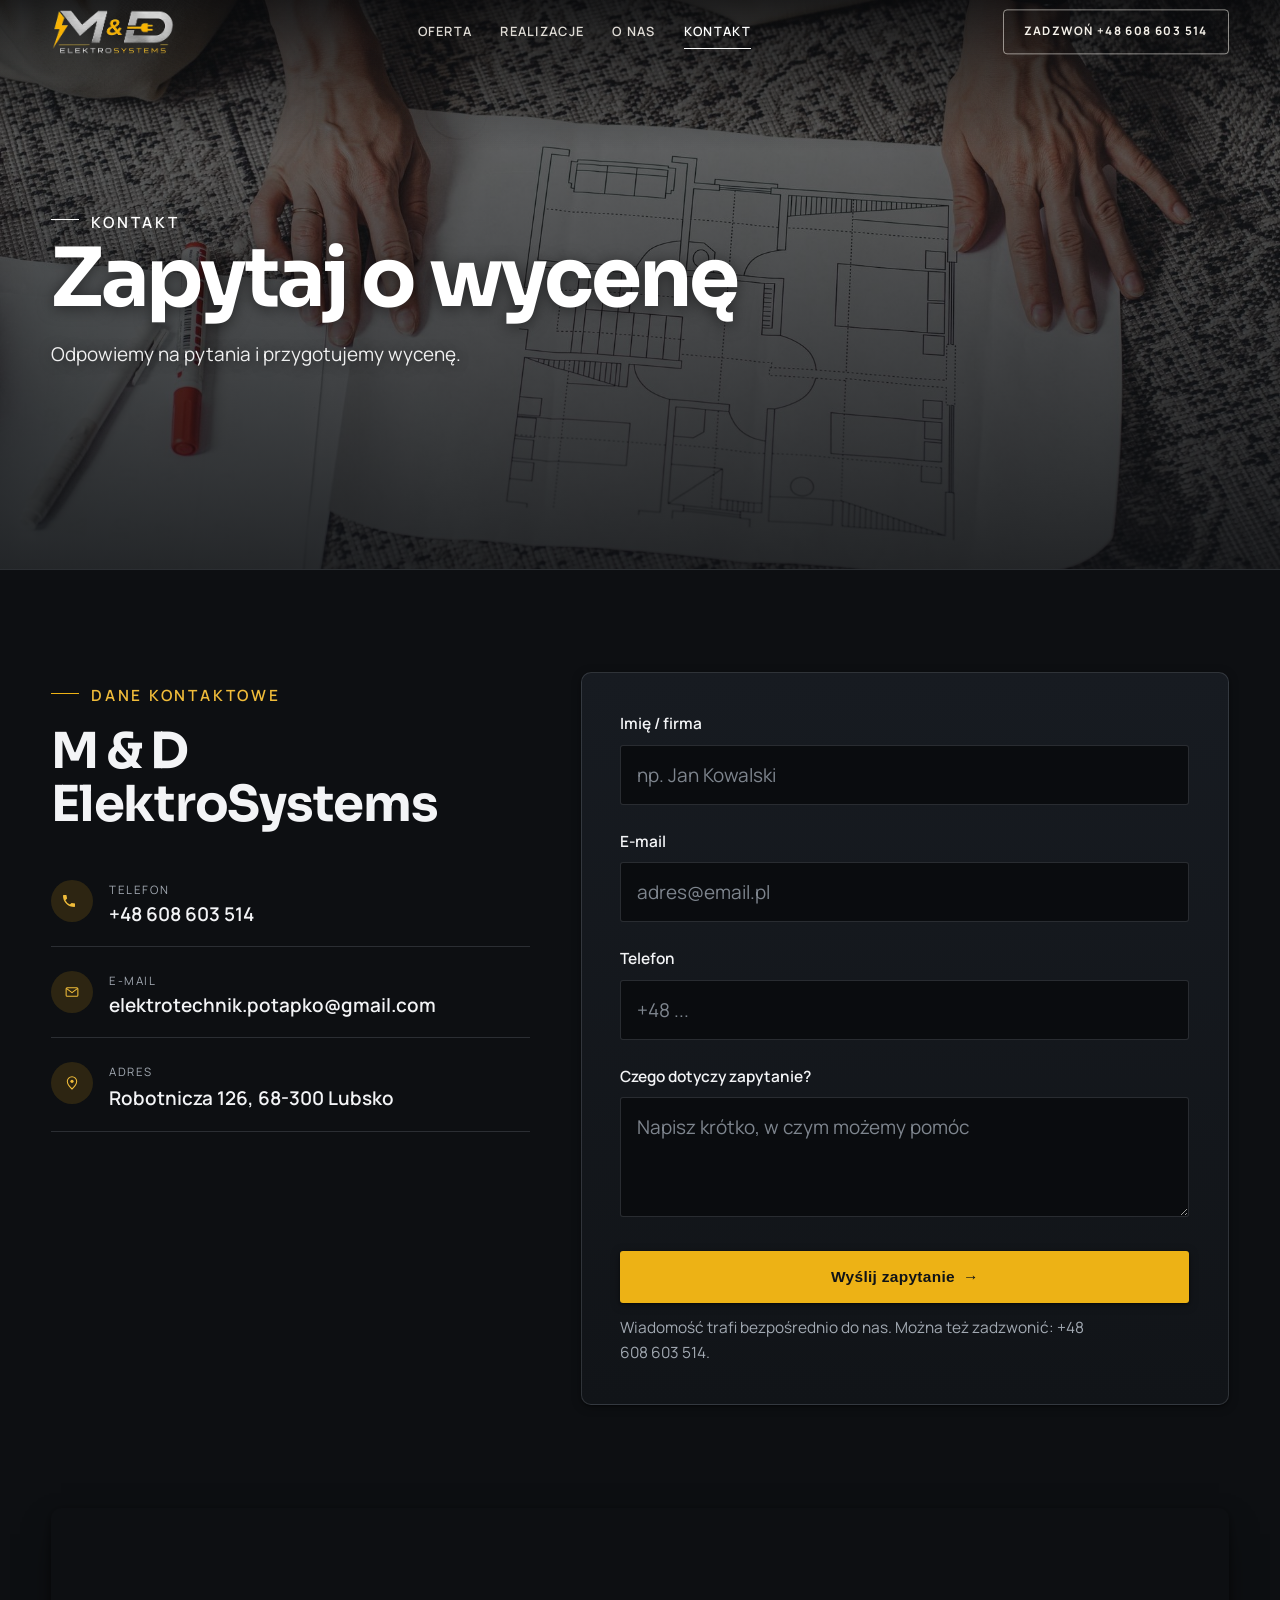
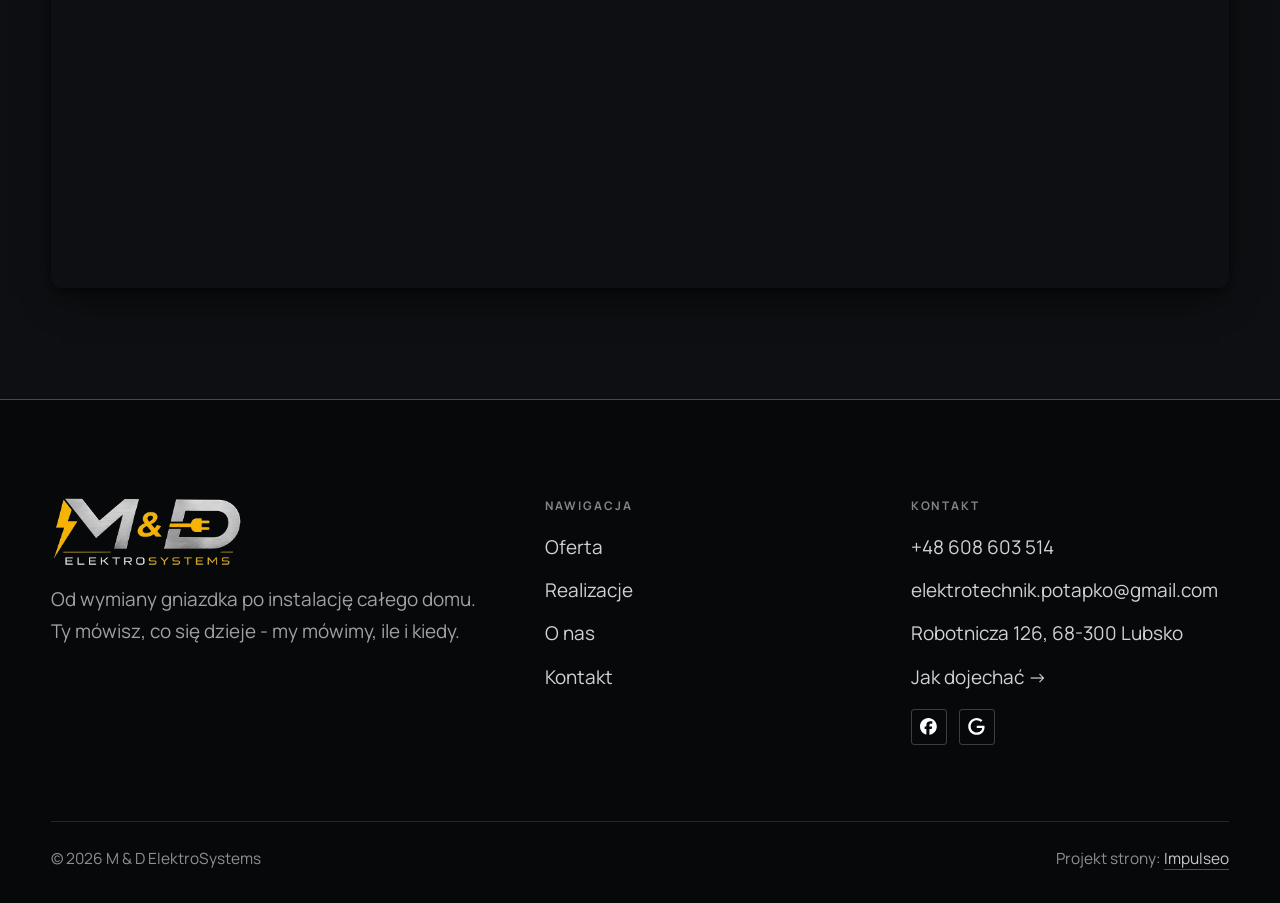
==== commit d6323c1b: "[claude-edit][cmt:a3d4b95b-461d-4775-86e0-e1fe1b305109] logo firmy z FB jako przezroczysty PNG (nav " ====
--- a/kontakt.html
+++ b/kontakt.html
@@ -3,30 +3,31 @@
 <head>
 <meta charset="UTF-8">
 <meta name="viewport" content="width=device-width, initial-scale=1.0">
+<meta name="theme-color" content="#0D0F12">
 <title>Kontakt - M &amp; D ElektroSystems</title>
 <meta name="description" content="Kontakt M &amp; D ElektroSystems - Robotnicza 126, 68-300 Lubsko">
-<link rel="canonical" href="https://kris20032.github.io/m-d-elektrosystems/kontakt.html">
+<link rel="canonical" href="https://impulseo-pl.github.io/m-d-elektrosystems/kontakt.html">
 <meta name="robots" content="noindex, nofollow">
 <meta property="og:type" content="website">
 <meta property="og:locale" content="pl_PL">
 <meta property="og:site_name" content="M &amp; D ElektroSystems">
 <meta property="og:title" content="Kontakt - M &amp; D ElektroSystems">
 <meta property="og:description" content="Kontakt M &amp; D ElektroSystems - Robotnicza 126, 68-300 Lubsko">
-<meta property="og:url" content="https://kris20032.github.io/m-d-elektrosystems/kontakt.html">
-<meta property="og:image" content="https://kris20032.github.io/m-d-elektrosystems/img/og.jpg">
+<meta property="og:url" content="https://impulseo-pl.github.io/m-d-elektrosystems/kontakt.html">
+<meta property="og:image" content="https://impulseo-pl.github.io/m-d-elektrosystems/img/og.jpg">
 <meta property="og:image:width" content="1200">
 <meta property="og:image:height" content="630">
 <meta name="twitter:card" content="summary_large_image">
 <link rel="preconnect" href="https://fonts.googleapis.com">
 <link rel="preconnect" href="https://fonts.gstatic.com" crossorigin>
 <link href="https://fonts.googleapis.com/css2?family=Sora:wght@600;700;800&family=Manrope:wght@400;500;600&display=swap" rel="stylesheet">
-<link rel="stylesheet" href="assets/styles.css?v=c5af8072">
+<link rel="stylesheet" href="assets/styles.css?v=8d6e7284">
 </head>
 <body>
 
 <header class="nav">
   <div class="wrap nav-inner">
-    <a class="brand brand-has-logo" href="index.html"><img class="brand-logo" src="img/logo.jpg" alt="M &amp; D ElektroSystems" width="360" height="240" decoding="async"></a>
+    <a class="brand brand-has-logo" href="index.html"><img class="brand-logo" src="img/logo.png" alt="M &amp; D ElektroSystems" width="590" height="220" decoding="async"></a>
     <nav class="nav-links">
       <a href="oferta.html">Oferta</a>
       <a href="realizacje.html">Realizacje</a>
@@ -84,7 +85,7 @@
   <div class="wrap">
     <div class="foot-grid">
       <div class="foot-brand">
-        <div class="name">M & D ElektroSystems</div>
+        <img class="foot-logo" src="img/logo.png" alt="M &amp; D ElektroSystems" width="590" height="220" loading="lazy" decoding="async">
         <p>Od wymiany gniazdka po instalację całego domu. Ty mówisz, co się dzieje - my mówimy, ile i kiedy.</p>
       </div>
       <div class="foot-col">
--- a/assets/styles.css
+++ b/assets/styles.css
@@ -1847,3 +1847,92 @@
 
 /* === szary tekst dociągnięty do czytelności (WCAG 4.5 na wszystkich tłach) === */
 :root{--muted:#696663;}
+
+/* ============================================================
+   MOTYW „M & D" - CZERŃ, STAL I ZŁOTO PROSTO Z LOGO
+   (prośba Szymona 15.09.2026: „popraw logo, zrób stronę w stylu logo").
+   Znak firmy to srebrno-złoty logotyp na czerni - więc cała strona schodzi
+   na ciemny grafit, a złoto #EDB215 (próbka wprost z błyskawicy w logu)
+   zostaje JEDYNYM akcentem. Blok jest OSTATNI w pliku, więc wygrywa
+   z wcześniejszymi :root (pułapka podwójnego :root, wpadka 08.07).
+   ============================================================ */
+:root{
+  --paper:#0D0F12;        /* tło główne - czerń logo, lekko chłodna */
+  --paper-2:#14171B;      /* sekcje alternatywne */
+  --paper-3:#1C2026;      /* wypełnienia */
+  --ink:#F3F4F6;          /* tekst główny - srebro */
+  --ink-soft:#DCDFE4;
+  --muted:#A2A9B2;        /* 7,9:1 na #0D0F12 */
+  --line:rgba(206,212,220,.16);
+  --accent:#EDB215;       /* złoto z błyskawicy */
+  --accent-d:#C8930C;
+  --accent-soft:rgba(237,178,21,.14);
+  --accent-text:#F0BC3A;  /* litera akcentowa na ciemnym - jaśniejsze złoto */
+  --dark:#07080A;         /* stopka i pasy CTA - głębsza czerń niż tło */
+  --sh-sm:0 1px 2px rgba(0,0,0,.45), 0 2px 10px rgba(0,0,0,.35);
+  --sh-md:0 2px 8px rgba(0,0,0,.45), 0 16px 34px -10px rgba(0,0,0,.65);
+  --sh-lg:0 8px 18px rgba(0,0,0,.5), 0 30px 64px -20px rgba(0,0,0,.8);
+}
+
+/* Złoto niesie CIEMNY napis - biały na złocie dawał 2,1:1 (nieczytelne). */
+.btn-accent,.nav .nav-links a.btn-accent,.btn-accent[data-accent-d],.cta-d .btn-accent,
+.btn-accent:hover,.sc-call,.obszar-list li.is-home{color:#101317}
+.obszar-list li.is-home{background:var(--accent);border-color:var(--accent)}
+
+/* Płyty, które w jasnym motywie były białe - teraz stal z delikatnym pionowym przetarciem. */
+/* .btn-light to GŁÓWNY przycisk na czarnym pasie CTA - w ciemnym motywie musi być
+   najjaśniejszym punktem sekcji, czyli złoty (stalowa płyta na czerni ginęła). */
+.btn-light{background:var(--accent);color:#101317;border:1px solid var(--accent)}
+.btn-light:hover{filter:brightness(1.07)}
+/* Znak firmowy w pasku ma oddech - pasek jest wysoki na 64 px. */
+.brand-logo{height:46px;max-width:230px}
+.nav.is-stuck .brand-logo{height:40px}
+@media(max-width:680px){.brand-logo{height:38px;max-width:180px}}
+.svc,.trust-card,.obj-tile,.op-card,.form{
+  background:linear-gradient(180deg,#171B21 0%,#111418 100%);
+  border:1px solid var(--line)}
+.faq-item,.op-google{background:#14181D}
+.form input,.form textarea,.form input:focus,.form textarea:focus{background:#0A0C0F;color:var(--ink)}
+.form input::placeholder,.form textarea::placeholder{color:#7E858E}
+
+/* Hover kart: ten sam standard co w silniku, tylko z czytelnym kontrastem na złocie. */
+@media(hover:hover){
+  .card:hover,.svc:hover,.menu-cat:hover,.prod-card:hover,.pak-card:hover,
+  .faq-item:hover,.obj-tile:hover,.gateway-txt:hover,.trust-card:hover,
+  .op-google:hover,.op-google:focus-visible{
+    background:var(--accent);border-color:var(--accent);color:#101317;filter:none;
+    box-shadow:0 0 0 3px var(--accent-soft),0 10px 26px -16px #000}
+  .card:hover *,.svc:hover *,.faq-item:hover *,.obj-tile:hover *,
+  .gateway-txt:hover *,.trust-card:hover *,.op-google:hover *{color:#101317}
+  .op-google:hover .op-g-ico *,.g-badge .gb-ico *{color:inherit}
+}
+
+/* Mapa Google jest z natury biała - przygaszamy, żeby nie świeciła w ciemnej sekcji. */
+.map{filter:grayscale(.3) contrast(1.04) brightness(.84)}
+
+/* Znak firmowy w stopce + złota kreska nad nią - ten sam detal, co pod „M&D" w logu. */
+footer{border-top:1px solid rgba(237,178,21,.38)}
+.foot-logo{height:72px;width:auto;max-width:300px;object-fit:contain;display:block;margin-bottom:var(--space-4)}
+@media(max-width:680px){.foot-logo{height:56px;max-width:240px}}
+
+/* Hero: czarno-złoty motyw chce głębszego kadru, a bramka mierzyła pod napisami
+   2,64-3,51:1 na telefonie (próg 3,6). Na wąskim ekranie gradient POZIOMY niczego
+   pod tekstem nie zasłania - tam musi iść pionowy. Prawa strona kadru na pulpicie
+   zostaje odsłonięta (lekcja 2026-08-06-004: zero koca na całym zdjęciu). */
+@media(min-width:821px){
+  .hero-fach::after{background:linear-gradient(102deg,
+    rgba(10,12,15,.93) 0%,rgba(10,12,15,.87) 30%,rgba(10,12,15,.62) 55%,
+    rgba(10,12,15,.26) 78%,rgba(10,12,15,.10) 100%)}
+}
+@media(max-width:820px){
+  .hero-fach::after{background:linear-gradient(180deg,
+    rgba(10,12,15,.74) 0%,rgba(10,12,15,.60) 34%,rgba(10,12,15,.80) 68%,rgba(10,12,15,.94) 100%)}
+}
+
+/* Srebrno-złoty znak stoi nad zdjęciem hero - pasek dostaje mocniejszy cień u góry,
+   żeby białe „ELEKTRO" nie ginęło na jasnym fragmencie kadru. */
+.nav:not(.nav-solid)::after{background:linear-gradient(180deg,
+  rgba(8,9,11,.80) 0%,rgba(8,9,11,.36) 55%,rgba(8,9,11,0) 100%)}
+
+/* Nagłówki podstron w tej samej czerni co reszta motywu (były chłodnoszare i odstawały). */
+.pagehead::after{background:linear-gradient(180deg,rgba(10,12,15,.52),rgba(10,12,15,.88))}
